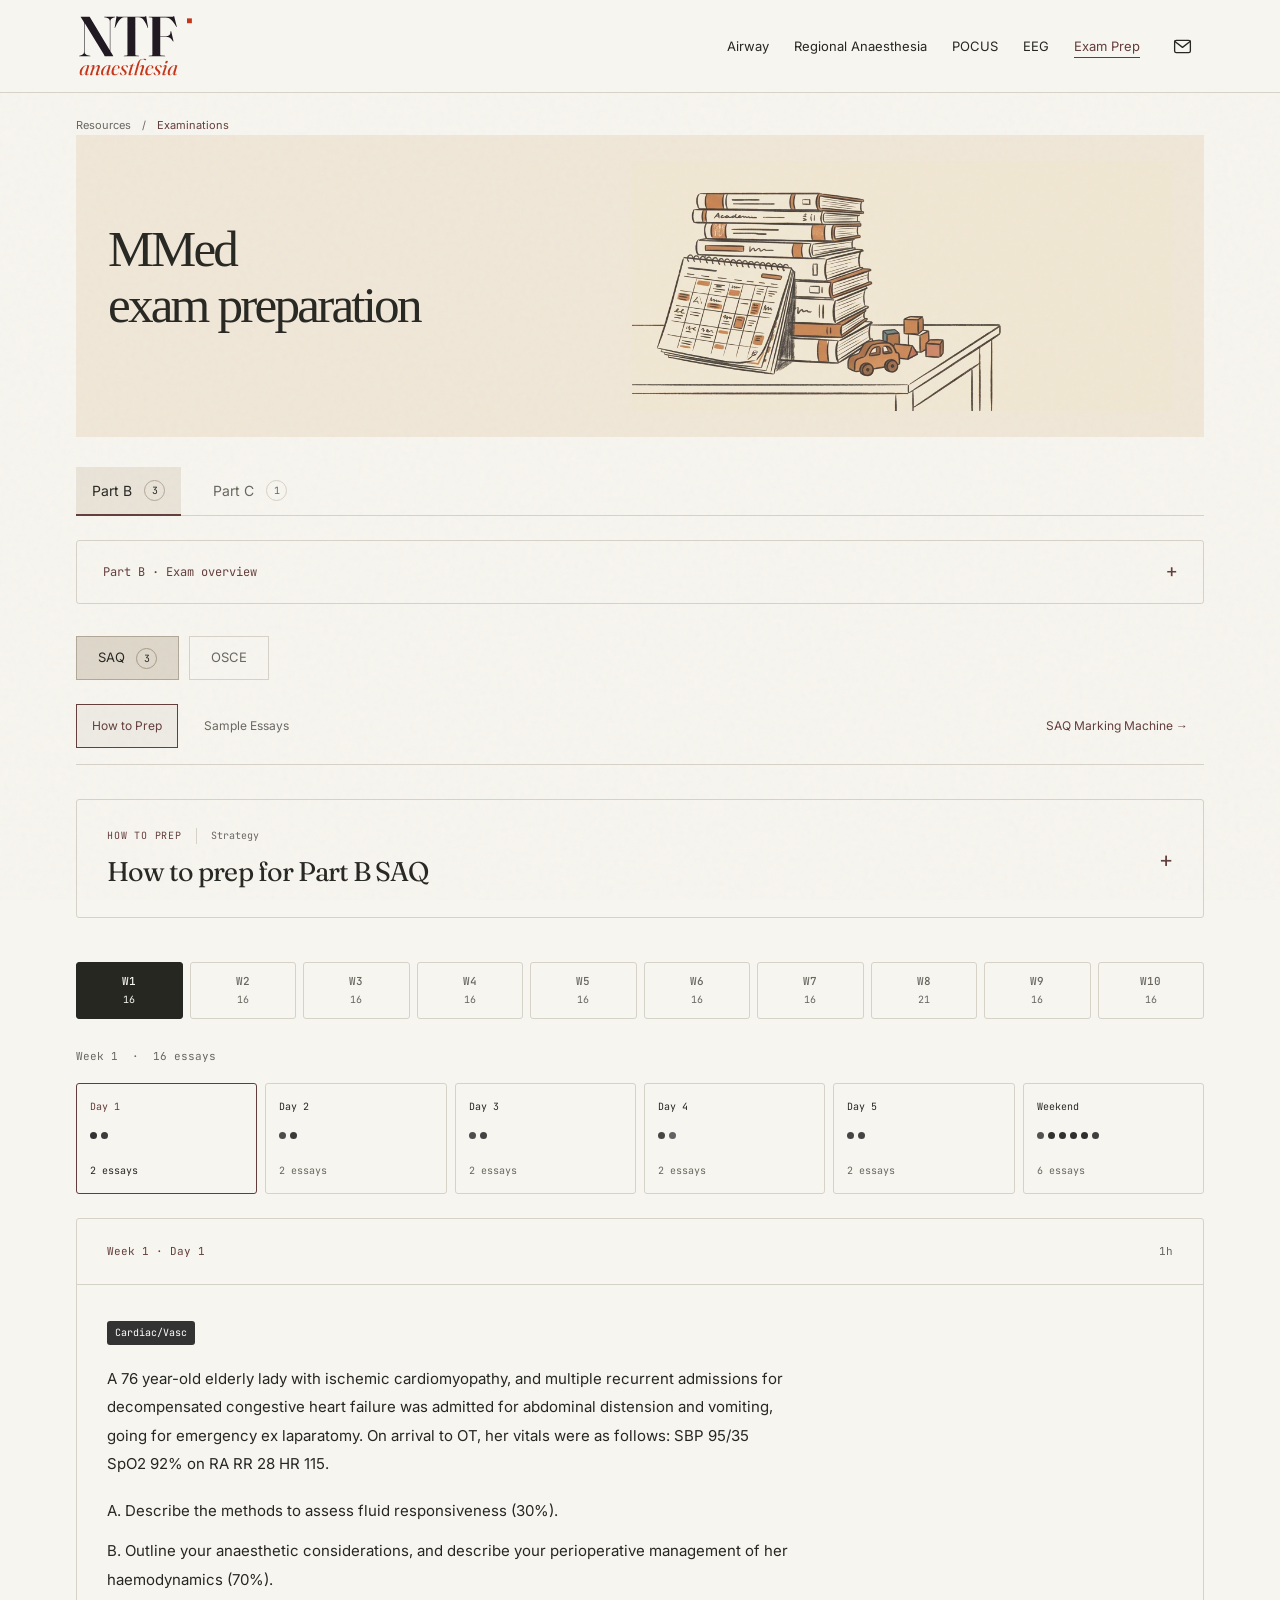
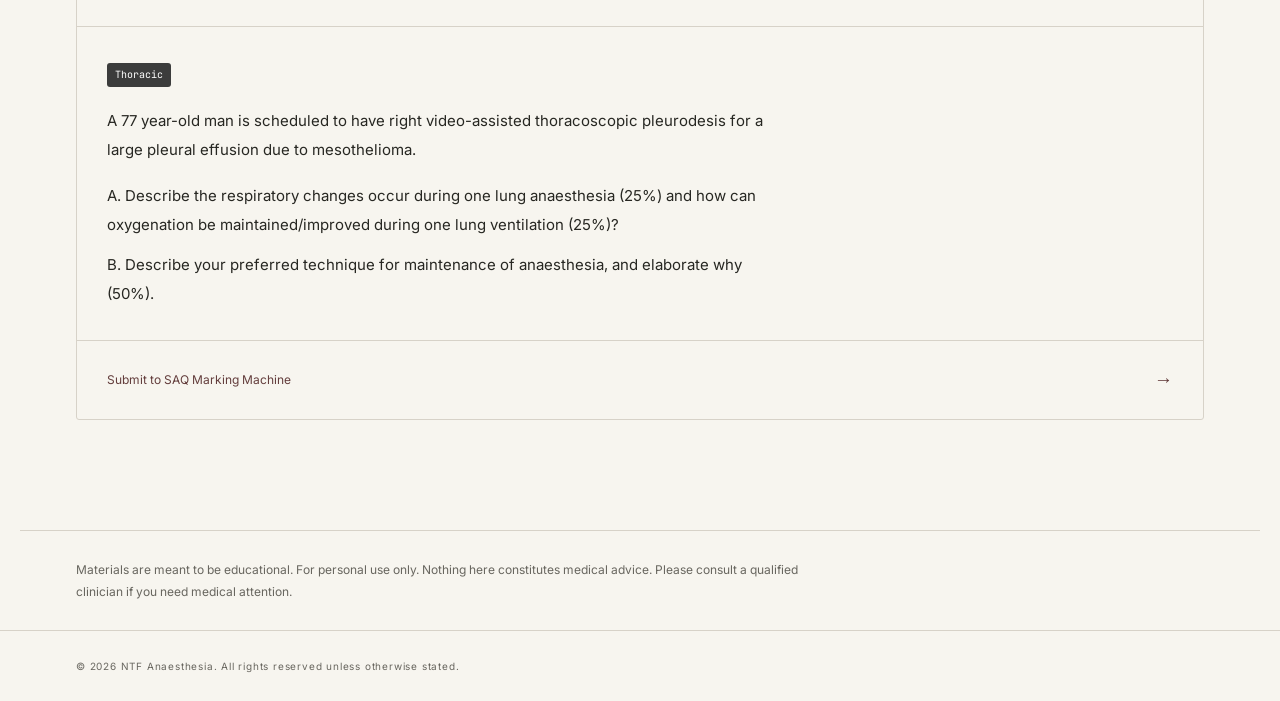
==== exams/index.html @ 6390b2b2 "Exams: import the exams pages, Worker and checks Co-Authored-By: Claude Sonnet 5.5 <noreply@anthropi" ====
<!doctype html>
<!-- Astra edition: separate design study. Original pages and authored content are preserved. -->
<html lang="en"><head><meta charset="utf-8"><meta name="viewport" content="width=device-width,initial-scale=1,viewport-fit=cover"><meta name="theme-color" content="#fffaf0"><title>Exams — ana ntf</title><meta name="description" content="MMed Anaesthesia preparation. Part B and Part C resources."><meta name="robots" content="noindex,follow"><meta property="og:title" content="Exam Prep — NTF Anaesthesia"><meta property="og:description" content="MMed Anaesthesia preparation. Part B and Part C resources."><meta property="og:type" content="website"><meta property="og:locale" content="en_SG"><meta name="twitter:card" content="summary_large_image"><link rel="canonical" href="https://exams.anantf.com/"><link rel="preload" href="fonts/fraunces-roman.woff2" as="font" type="font/woff2" crossorigin><link rel="preload" href="fonts/fraunces-italic.woff2" as="font" type="font/woff2" crossorigin><script>document.documentElement.classList.add('js');try{const t=localStorage.getItem('csh-astra-theme');if(t==='dark'||t==='light')document.documentElement.dataset.theme=t;const m=localStorage.getItem('csh-astra-motion');if(m==='paused')document.documentElement.dataset.motion=m;}catch{}</script><style>@font-face{font-family:Fraunces;src:url('fonts/fraunces-roman.woff2') format('woff2');font-weight:400 600;font-display:swap}@font-face{font-family:Fraunces;src:url('fonts/fraunces-italic.woff2') format('woff2');font-style:italic;font-weight:400 600;font-display:swap}@font-face{font-family:Inter;src:url('fonts/inter.woff2') format('woff2');font-weight:400 600;font-display:swap}@font-face{font-family:'JetBrains Mono';src:url('fonts/jetbrains-mono.woff2') format('woff2');font-weight:400 500;font-display:swap}@font-face{font-family:'Noto Serif JP';src:url('fonts/noto-serif-jp-kanji.woff2') format('woff2');font-display:swap}
:root{--bg:#f5f0e7;--paper:#fffcf5;--ink:#272c28;--muted:#696a5f;--accent:#a34827;--line:#d8d3c7;--wash:#ede7dc;--inverse:#f5f0e7;--serif:Fraunces,Georgia,serif;--sans:Inter,Arial,sans-serif;--mono:'JetBrains Mono',monospace;--ease:cubic-bezier(.22,1,.36,1);color-scheme:light;--header-height:90px}
:root[data-theme=dark]{--bg:#202621;--paper:#282f29;--ink:#eee9dc;--muted:#b4b7a8;--accent:#e1a179;--line:#424a40;--wash:#2b332c;--inverse:#202621;color-scheme:dark}
*,*::before,*::after{box-sizing:border-box}html{scroll-behavior:smooth;scroll-padding-top:112px;-webkit-text-size-adjust:100%}body{margin:0;background:var(--bg);color:var(--ink);font:16px/1.65 var(--sans);-webkit-font-smoothing:antialiased}body::before{content:'';position:fixed;inset:0;pointer-events:none;opacity:.035;z-index:10;background-image:url("data:image/svg+xml,%3Csvg viewBox='0 0 180 180' xmlns='http://www.w3.org/2000/svg'%3E%3Cfilter id='n'%3E%3CfeTurbulence type='fractalNoise' baseFrequency='.86' numOctaves='3' stitchTiles='stitch'/%3E%3C/filter%3E%3Cpath fill='%23000' filter='url(%23n)' d='M0 0h180v180H0z'/%3E%3C/svg%3E")}
a{color:inherit;text-decoration:none}button,input,select{font:inherit}button{color:inherit;cursor:pointer}button:disabled{cursor:default;opacity:.5}button,a,input,select,summary{-webkit-tap-highlight-color:transparent}button{touch-action:manipulation}img,svg{max-width:100%;vertical-align:middle}img{height:auto}p,h1,h2,h3,h4,figure{margin:0}p+p{margin-top:1em}h1,h2,h3{font-family:var(--serif);font-weight:400;line-height:1.12;letter-spacing:-.045em;text-wrap:balance}h1 em,h2 em,h3 em{font-weight:400;color:var(--accent)}::selection{background:#b25b3540} :focus-visible{outline:2px solid var(--accent);outline-offset:6px} [hidden]{display:none!important}.container{width:100%;max-width:1416px;margin-inline:auto;padding-inline:48px}.eyebrow{font:500 11px/1.5 var(--mono);text-transform:uppercase;letter-spacing:.14em;color:var(--muted)}.eyebrow .accent{color:var(--accent)}.icon{width:20px;height:20px;fill:none;stroke:currentColor;stroke-width:1.5;stroke-linecap:round;stroke-linejoin:round;flex-shrink:0}.skip-link{position:fixed;left:20px;top:12px;transform:translateY(-150%);z-index:200;background:var(--ink);color:var(--bg);padding:12px 24px}.skip-link:focus{transform:none}.site-header{position:sticky;top:0;z-index:40;background:var(--bg);border-bottom:1px solid var(--line);transition:box-shadow .3s}.site-header.scrolled{box-shadow:0 8px 32px #00000006}.header-inner{height:var(--header-height);display:flex;align-items:center;gap:32px}.brand{display:inline-flex;align-items:center;gap:12px;white-space:nowrap;view-transition-name:brand}.brand img{width:40px;height:40px;border-radius:10px}.brand span{font:400 25px var(--serif);letter-spacing:-.05em}.nav-links{display:flex;align-items:center;gap:28px;margin-left:auto}.nav-links a{font-size:13px;color:var(--muted);position:relative;padding-block:12px}.nav-links a::after{content:'';position:absolute;left:0;right:0;bottom:5px;height:1px;background:var(--accent);transform:scaleX(0);transform-origin:left;transition:transform .3s var(--ease)}.nav-links a:hover,.nav-links a[aria-current]{color:var(--accent)}.nav-links a:hover::after,.nav-links a[aria-current]::after{transform:scaleX(1)}.nav-actions{display:flex;align-items:center;gap:8px;padding-left:24px;border-left:1px solid var(--line)}.icon-button{display:inline-flex;align-items:center;justify-content:center;min-width:44px;min-height:44px;background:transparent;border:1px solid transparent;border-radius:50%;transition:background .2s,border-color .2s}.icon-button:hover{background:var(--wash);border-color:var(--line)}.search-trigger{gap:8px;border-radius:30px}.search-trigger kbd{font:10px var(--mono);padding:2px 5px;border:1px solid var(--line);border-radius:4px}.theme-sun{display:none}[data-theme=dark] .theme-moon{display:none}[data-theme=dark] .theme-sun{display:block}.menu-toggle{display:none}.button{display:inline-flex;gap:24px;align-items:center;justify-content:space-between;background:var(--ink);color:var(--bg);border:1px solid var(--ink);padding:16px 23px;min-height:54px;font-size:13px;transition:background .25s,transform .3s var(--ease);border-radius:3px}.button:hover{background:var(--accent);border-color:var(--accent);transform:translateY(-2px)}.button .icon{width:18px}.text-link{display:inline-flex;align-items:center;gap:15px;font-size:13px;padding-block:12px;border-bottom:1px solid var(--line);transition:color .2s,border-color .2s}.text-link:hover{color:var(--accent);border-color:var(--accent)}.text-link .icon{width:16px}.section-head{display:flex;justify-content:space-between;align-items:flex-end;gap:30px;margin-bottom:40px}.section-head h2{font-size:clamp(38px,4vw,60px)}.section-head .eyebrow{margin-bottom:20px}.reveal{opacity:1}.reveal.will-reveal{opacity:0;transform:translateY(24px);transition:opacity .8s var(--ease),transform 1s var(--ease)}.reveal.will-reveal.visible{opacity:1;transform:none}.page-footer{padding-top:36px;padding-bottom:30px;border-top:1px solid var(--line)}.footer-upper{display:flex;justify-content:space-between;gap:50px}.footer-note{max-width:650px;font-size:12px;line-height:1.85;color:var(--muted)}.footer-links{display:flex;align-items:flex-start;gap:22px;font-size:12px}.footer-links a:hover{color:var(--accent)}.footer-lower{border-top:1px solid var(--line);margin-top:35px;padding-top:24px;display:flex;justify-content:space-between;align-items:center;gap:20px}.footer-lower p{font:11px var(--mono);color:var(--muted)}.footer-top{font:11px var(--mono);display:flex;gap:12px;align-items:center;padding:10px 0}.footer-top:hover{color:var(--accent)}.page-progress{height:2px;position:absolute;left:0;right:0;bottom:-1px;background:var(--accent);transform:scaleX(0);transform-origin:left;pointer-events:none}.command-dialog{width:min(650px,calc(100% - 32px));max-height:min(680px,85dvh);padding:0;border:1px solid var(--line);background:var(--paper);color:var(--ink);border-radius:8px;box-shadow:0 40px 140px #0004;overflow:hidden}.command-dialog::backdrop{background:#19221bcc;backdrop-filter:blur(7px)}.command-dialog[open]{display:flex;flex-direction:column;animation:dialog-in .25s var(--ease)}.command-top{display:flex;align-items:center;gap:14px;padding:22px 25px;border-bottom:1px solid var(--line)}.command-top input{width:100%;min-width:0;border:0;outline:0;background:none;color:var(--ink);font-size:17px}.command-top input::placeholder{color:var(--muted)}.command-top input:focus-visible{outline:0}.command-close{border:1px solid var(--line);background:var(--bg);font:10px var(--mono);border-radius:4px;min-width:44px;min-height:36px}.command-scroll{overflow-y:auto;padding:18px;overscroll-behavior:contain}.command-label{padding:3px 9px 12px;font:10px var(--mono);text-transform:uppercase;letter-spacing:.12em;color:var(--muted)}.command-result{display:flex;justify-content:space-between;align-items:center;gap:20px;padding:13px 12px;border-radius:3px;font-size:14px}.command-result:hover,.command-result:focus{background:var(--wash)}.command-result small{display:block;color:var(--muted);font:10px var(--mono);margin-top:5px}.command-hint{border-top:1px solid var(--line);padding:13px 26px;font:10px var(--mono);color:var(--muted)}.command-empty{padding:30px 12px;color:var(--muted)}.menu-panel{position:absolute;left:0;right:0;top:100%;padding:18px 24px 28px;background:var(--bg);border-bottom:1px solid var(--line);box-shadow:0 20px 25px #0001}.menu-panel a{display:flex;justify-content:space-between;padding:12px 0;border-bottom:1px solid var(--line);font:25px var(--serif)}.menu-panel a:last-child{font:14px var(--sans);margin-top:14px;border:0;color:var(--accent)}.menu-panel a[aria-current]{color:var(--accent)}.js-only{display:none}.js .js-only{display:inline-flex}@keyframes dialog-in{from{opacity:0;transform:translateY(12px) scale(.98)}to{opacity:1;transform:none}}@view-transition{navigation:auto}::view-transition-old(root){animation:exit-page .18s ease-in both}::view-transition-new(root){animation:enter-page .35s var(--ease) both}@keyframes exit-page{to{opacity:0}}@keyframes enter-page{from{opacity:0;transform:translateY(10px)}}
@media(min-width:1001px){.menu-panel{display:none!important}}@media(max-width:1100px){.nav-links{gap:18px}.header-inner{gap:20px}.nav-actions{padding-left:16px}.search-trigger kbd{display:none}}@media(max-width:1000px){.nav-links{display:none}.nav-actions{margin-left:auto;border:0;padding:0}.menu-toggle{display:inline-flex}.container{padding-inline:32px}}@media(max-width:600px){:root{--header-height:76px}.container{padding-inline:22px}.header-inner{gap:12px}.brand span{font-size:23px}.brand img{width:32px;height:32px}.nav-actions{gap:0}.section-head{align-items:flex-start;flex-direction:column;gap:20px;margin-bottom:28px}.section-head h2{font-size:42px}.footer-upper{flex-direction:column;gap:25px}.footer-lower{align-items:flex-start}.footer-lower p{font-size:10px;line-height:1.7}.footer-top{white-space:nowrap;font-size:10px}.page-footer{padding-top:28px}.command-top{padding:15px}.command-scroll{padding:10px}.command-top input{font-size:16px}}@media(max-width:360px){.container{padding-inline:18px}.brand span{font-size:20px}.brand{gap:7px}.nav-actions .icon-button{min-width:40px}.header-inner{gap:0}}@media(prefers-reduced-motion:reduce){html{scroll-behavior:auto!important}*,*::before,*::after{animation-duration:.01ms!important;animation-iteration-count:1!important;transition-duration:.01ms!important}.reveal.will-reveal{opacity:1!important;transform:none!important}::view-transition-group(*),::view-transition-old(*),::view-transition-new(*){animation:none!important}}[data-motion=paused] .art-orbit{animation-play-state:paused!important}[data-motion=paused] .command-dialog[open],[data-motion=paused] .writing-view-enter{animation:none!important}[data-motion=paused] .reveal.will-reveal{opacity:1;transform:none;transition:none}@media print{body{background:white;color:black}body::before,.site-header,.page-footer,.command-dialog,.hero-art,.js-only{display:none!important}.container{padding:0;max-width:none}.reveal.will-reveal{opacity:1;transform:none}a{color:black}.button{background:white;color:black}h1,h2,h3{break-after:avoid}p{orphans:3;widows:3}}
/* Disclosure navigation is shown only when the primary links collapse. */
.js .menu-toggle{display:none}
@media(max-width:1000px){.js .menu-toggle{display:inline-flex}}
@media(max-width:600px){.footer-note{font-size:12px}.footer-links a{min-height:44px;display:inline-flex;align-items:center}}
/* Shared navigation: the four pages and two quiet, permanent contact links. */
.header-inner{gap:30px}.nav-links{gap:30px}.header-controls{display:flex;align-items:center;gap:18px}.header-socials{display:flex;align-items:center;gap:4px}.social-link{color:var(--accent);background:color-mix(in srgb,var(--accent) 5%,transparent)}.social-link:hover{background:color-mix(in srgb,var(--accent) 12%,transparent);border-color:color-mix(in srgb,var(--accent) 30%,transparent)}.nav-actions{gap:3px;padding-left:17px}.mobile-tools{display:flex;gap:24px;align-items:center;padding-top:24px}.mobile-tools .icon-button{border-radius:3px;gap:10px;font-size:13px;padding:8px 10px;min-height:44px}.mobile-tools .icon{width:18px}.menu-panel a:last-child{font:25px var(--serif);border-bottom:1px solid var(--line);margin-top:0;color:var(--ink)}.brand img{border-radius:50%}.command-dialog{border-radius:5px}.command-hint{font-size:11px}.command-result small{font-size:11px}
@media(max-width:1100px){.header-inner{gap:20px}.nav-links{gap:22px}.header-controls{gap:10px}.nav-actions{padding-left:10px}}
@media(max-width:1000px){.header-controls{margin-left:auto}.nav-actions{margin-left:0;border-left:1px solid var(--line)}.header-socials{gap:2px}.menu-panel{padding-bottom:24px}}
@media(max-width:600px){.header-inner{gap:8px}.header-controls{gap:8px}.header-socials{gap:2px}.nav-actions{border-left:0;padding-left:0}.desktop-utility,.js .desktop-utility{display:none!important}.brand{gap:9px}.brand span{font-size:23px}.brand img{width:31px;height:31px}.icon-button{min-width:44px;min-height:44px}.header-controls .social-link{background:none;border:0;color:var(--accent)}.mobile-tools{justify-content:space-between;gap:12px}.command-hint{font-size:10px}.command-top input{font-size:16px}}
@media(max-width:360px){.header-inner{gap:4px}.brand span{font-size:22px}.brand img{width:27px;height:27px}.brand{gap:7px}.header-controls{gap:3px}.header-socials{gap:0}.nav-actions .icon-button{min-width:44px}}
/* Keep the navigation stationary while page content changes. */
.site-header{view-transition-name:site-header}.brand{view-transition-name:none}
::view-transition-group(site-header){animation:none}::view-transition-old(site-header){animation:none;opacity:0}::view-transition-new(site-header){animation:none}
/* Compact identity: one name column and two lines of supporting detail. */
:root{--header-height:76px}html{scroll-padding-top:calc(var(--header-height) + 24px)}
.header-inner{gap:26px}.brand{gap:12px;min-width:0;flex-shrink:0;white-space:normal}.brand img{width:34px;height:34px}
.brand .brand-copy{display:flex;align-items:center;gap:20px;font:inherit;letter-spacing:normal}
.brand .brand-name{display:block;flex-shrink:0;font:400 23px/1.15 var(--serif);letter-spacing:-.035em;color:var(--ink);white-space:nowrap}
.brand .brand-details{display:flex;flex-direction:column;justify-content:center;gap:3px;padding-left:20px;border-left:1px solid var(--line);font:inherit;letter-spacing:normal}
.brand .brand-role{display:block;font:11px/1.5 var(--sans);letter-spacing:.01em;color:var(--muted);white-space:nowrap}
.brand .brand-credentials{display:block;font:10px/1.5 var(--sans);letter-spacing:0;color:var(--muted);white-space:nowrap}
.brand .brand-credentials span{font:inherit;letter-spacing:inherit;padding-inline:2px}
.mobile-identity{display:none}.menu-panel a[aria-current]{color:var(--accent)}
@media(max-width:1100px){.header-inner{gap:18px}.brand .brand-copy{gap:14px}.brand .brand-details{padding-left:14px}.brand .brand-name{font-size:21px}.nav-links{gap:20px}.header-controls{gap:8px}}
@media(max-width:1000px){:root{--header-height:72px}.brand img{width:30px;height:30px}.nav-actions{gap:0;padding-left:8px}}
@media(max-width:760px){:root{--header-height:64px}.brand img,.brand .brand-details{display:none}.brand .brand-name{font-size:21px}.header-inner{gap:8px}.desktop-utility,.js .desktop-utility{display:none!important}.header-controls{gap:4px}.header-socials{gap:0}.nav-actions{border-left:0;padding-left:0}.mobile-identity{display:block;padding-top:20px;color:var(--muted);font:12px/1.7 var(--sans)}.mobile-identity p+p{margin-top:3px;font-size:11px}.mobile-tools{padding-top:16px}}
@media(max-width:600px){.brand .brand-name{font-size:20px}.header-controls{gap:2px}}
@media(max-width:360px){.brand .brand-name{font-size:18px}.header-inner{gap:4px}.header-controls{gap:0}.header-controls .icon-button{min-width:40px;width:40px;min-height:44px;padding:9px}.header-controls .icon{width:19px;height:19px}}
.menu-panel{max-height:calc(100dvh - var(--header-height));overflow-y:auto;overscroll-behavior:contain}
/* A small, persistent way back after the reader starts scrolling. */
.back-to-top{position:fixed;right:max(24px,env(safe-area-inset-right));bottom:max(24px,env(safe-area-inset-bottom));z-index:35;display:inline-flex;align-items:center;justify-content:center;width:48px;height:48px;padding:0;border:1px solid var(--line);border-radius:50%;background:var(--paper);color:var(--accent);box-shadow:0 4px 18px #00000012;cursor:pointer;transition:background .2s,border-color .2s,transform .2s}
.back-to-top:hover{background:var(--wash);border-color:var(--accent);transform:translateY(-3px)}
.back-to-top .icon{width:18px;height:18px}
@media(max-width:760px){.brand img{display:block;width:28px;height:28px;flex-shrink:0}.brand{gap:8px}.back-to-top{right:max(18px,env(safe-area-inset-right));bottom:max(18px,env(safe-area-inset-bottom))}}
@media(max-width:400px){.brand .brand-name{font-size:18px}.brand img{width:26px;height:26px}.brand{gap:7px}.header-inner{gap:6px}}
@media(max-width:360px){.header-inner{gap:4px}}
@media(max-width:340px){.brand .brand-name{font-size:17px}.brand img{width:22px;height:22px}.brand{gap:6px}}
@media print{.back-to-top{display:none!important}}
/* One page grid: header, main sections and footer use the same content edges. */
:root{--content-width:1200px;--page-gutter:clamp(32px,4vw,64px);--reading-width:72ch;--desktop-section-height:calc(100svh - var(--header-height));--section-space:clamp(48px,7svh,88px)}
.container{max-width:calc(var(--content-width) + var(--page-gutter) + var(--page-gutter));padding-inline:var(--page-gutter)}
@media(max-width:1000px){:root{--page-gutter:32px}}
@media(max-width:600px){:root{--page-gutter:22px}}
@media(max-width:360px){:root{--page-gutter:18px}}
@media(min-width:1001px){main{min-height:var(--desktop-section-height)}}

.sr-only{position:absolute;width:1px;height:1px;padding:0;margin:-1px;overflow:hidden;clip:rect(0,0,0,0);white-space:nowrap;border:0}

/* Exam reading and study tools share the site's paper, copper and type system. */
.exam-page{--ink-med:var(--ink);--ink-soft:var(--muted);--ink-dim:var(--muted);--bg-2:var(--wash);--line-2:var(--line);--blush:var(--wash);--blue:var(--accent);--leaf:var(--accent);padding-bottom:110px}
.exam-page .exam-hero,.exam-page .exam-workspace{width:100%;max-width:none;margin-inline:0}
.exam-page .exam-hero{padding:100px 0 72px}
.exam-page .exam-hero .eyebrow{color:var(--accent);margin-bottom:26px}
.exam-page .exam-hero h1{font-size:clamp(52px,6.3vw,82px);line-height:1.04;letter-spacing:-.05em}
.exam-page .tabs{display:flex;align-items:center;gap:32px;border-bottom:1px solid var(--line);margin-bottom:42px}
.exam-page .tab{display:flex;gap:12px;align-items:center;white-space:nowrap;min-height:58px;padding:12px 1px 20px;background:none;border:0;border-bottom:2px solid transparent;margin-bottom:-1px;color:var(--muted);font-size:14px;transition:color .2s,border-color .2s}
.exam-page .tab:hover,.exam-page .tab.active{color:var(--accent)}
.exam-page .tab.active{border-bottom-color:var(--accent)}
.exam-page .tab-count,.exam-page .subtab-count{display:inline-flex;align-items:center;justify-content:center;font:10px var(--mono);color:var(--muted);min-width:21px;min-height:21px;border:1px solid var(--line);border-radius:50%}
.exam-page .tab.active .tab-count{color:var(--accent);border-color:currentColor}
.exam-page .part-overview{margin:0 0 32px;border:1px solid var(--line);border-radius:3px;background:var(--paper)}
.exam-page .part-overview summary{display:flex;justify-content:space-between;gap:20px;list-style:none;cursor:pointer;padding:21px 26px;font:12px/1.7 var(--mono);color:var(--accent)}
.exam-page .part-overview summary::-webkit-details-marker{display:none}
.exam-page .part-overview summary>span:last-child{font-size:19px;line-height:1;transition:transform .25s}
.exam-page .part-overview[open] summary>span:last-child{transform:rotate(45deg)}
.exam-page .part-overview summary:hover{background:var(--wash)}
.exam-page .part-ov-body{padding:0 26px 27px;color:var(--ink);font:15px/1.9 var(--sans)}
.exam-page .part-ov-body p{max-width:75ch}
.exam-page .part-ov-body strong,.exam-page .sub-overview strong{font-weight:600}
.exam-page .part-ov-body em,.exam-page .sub-overview em{color:var(--accent)}
.exam-page .part-ov-meta{display:flex;flex-wrap:wrap;gap:14px 30px;border-top:1px solid var(--line);margin-top:22px;padding-top:20px}
.exam-page .part-meta-item{font:11px/1.8 var(--mono);color:var(--muted)}
.exam-page .part-meta-item strong{display:block;font:500 10px/1.8 var(--mono);color:var(--accent);text-transform:uppercase;letter-spacing:.05em}
.exam-page .subtabs{display:flex;gap:8px;flex-wrap:wrap;margin:0 0 24px}
.exam-page .subtab{display:flex;gap:11px;align-items:center;justify-content:center;min-height:46px;padding:10px 21px;background:transparent;border:1px solid var(--line);border-radius:30px;font-size:13px;color:var(--muted);transition:background .2s,color .2s}
.exam-page .subtab.active{background:var(--ink);border-color:var(--ink);color:var(--bg)}
.exam-page .subtab.active .subtab-count{color:var(--bg);border-color:currentColor}
.exam-page .subtab:hover:not(.active){background:var(--wash);color:var(--ink)}
.exam-page .subsubtabs{display:flex;align-items:center;gap:6px;flex-wrap:wrap;margin:0 0 34px;border-bottom:1px solid var(--line);padding-bottom:16px}
.exam-page .subsubtab{display:inline-flex;align-items:center;min-height:44px;padding:10px 15px;background:none;border:1px solid transparent;border-radius:3px;font-size:12px;color:var(--muted);transition:background .2s,color .2s}
.exam-page .subsubtab.active{color:var(--accent);background:var(--wash)}
.exam-page .subsubtab:hover{color:var(--accent);border-color:var(--line)}
.exam-page .subsubtab--link{margin-left:auto;color:var(--accent)}
.exam-page .sub-overview{max-width:74ch;margin:0 0 34px;font:16px/1.9 var(--sans)}
.exam-page .resources{display:grid;gap:22px}
.exam-page .resource{display:block;border:1px solid var(--line);border-radius:3px;background:var(--paper);padding:30px;color:var(--ink);transition:border-color .2s}
.exam-page a.resource:hover{border-color:var(--accent)}
.exam-page .resource-meta{display:flex;align-items:center;gap:14px;flex-wrap:wrap;margin:0 0 20px;font:10px/1.6 var(--mono);color:var(--muted)}
.exam-page .resource-type{color:var(--accent);text-transform:uppercase;letter-spacing:.08em}
.exam-page .resource-topic{border-left:1px solid var(--line);padding-left:14px}
.exam-page .resource-badge{margin-left:auto;font:10px/1.6 var(--mono);color:var(--muted)}
.exam-page .resource-badge.new,.exam-page .resource-badge.draft,.exam-page .resource-badge.count{color:var(--accent)}
.exam-page .resource-title{font:400 29px/1.22 var(--serif);letter-spacing:-.035em;text-wrap:balance}
.exam-page .resource-desc{font:14px/1.85 var(--sans);color:var(--muted);margin-top:12px;max-width:66ch}
.exam-page .resource-foot{display:flex;align-items:center;justify-content:flex-end;gap:13px;padding-top:20px;margin-top:22px;border-top:1px solid var(--line);color:var(--accent)}
.exam-page .resource-arrow{font-size:20px;line-height:1}
.exam-page .expand-hint{font:10px var(--mono);letter-spacing:.03em}
.exam-page .resource.coming{opacity:.65;pointer-events:none}
.exam-page .resource.expandable{padding:0;overflow:hidden}
.exam-page .resource-head{position:relative;display:block;width:100%;background:none;border:0;text-align:left;padding:30px;color:inherit}
.exam-page button.resource-head:hover{background:var(--wash)}
.exam-page .resource.expandable.open .resource-head{border-bottom:1px solid var(--line)}
.exam-page .chevron{display:inline-block;font-size:12px;transition:transform .2s}
.exam-page .resource.expandable.open .chevron{transform:rotate(90deg)}
.exam-page .bank-toggle-hint{position:absolute;right:30px;bottom:28px;color:var(--accent);font-size:24px;line-height:1}
.exam-page .resource:not(.open) .bank-toggle-hint{font-size:0}
.exam-page .resource:not(.open) .bank-toggle-hint::after{content:'+';font-size:24px}
.exam-page .bank-panel{padding:15px 30px 30px}
.exam-page .post-panel{padding:24px 30px 30px;font:16px/1.9 var(--sans)}
.exam-page .post-panel p{margin-bottom:20px;max-width:72ch}
.exam-page .post-panel ul,.exam-page .post-panel ol{padding-left:22px;margin:20px 0}
.exam-page .post-panel li{margin-bottom:10px}
.exam-page .post-panel strong{font-weight:600}
.exam-page .post-panel a{color:var(--accent);text-decoration:underline;text-underline-offset:4px}
.exam-page .post-section{padding-top:28px;margin-top:24px;border-top:1px solid var(--line)}
.exam-page .post-section:first-child{margin-top:0}
.exam-page .post-section-label{font:10px/1.6 var(--mono);text-transform:uppercase;letter-spacing:.13em;color:var(--accent);margin-bottom:14px}
.exam-page .bank-group{margin-top:32px}
.exam-page .bank-group-name{display:flex;align-items:center;gap:12px;padding-bottom:12px;border-bottom:1px solid var(--line);font:11px/1.6 var(--mono);color:var(--accent)}
.exam-page .bank-group-count{color:var(--muted)}
.exam-page .bank-list{list-style:none;padding:0;margin:0}
.exam-page .bank-item{display:grid;grid-template-columns:1fr auto;align-items:center;gap:18px;border-bottom:1px solid var(--line);font:15px/1.65 var(--sans);padding:10px 0}
.exam-page .bank-item:last-child{border-bottom:0}
.exam-page .bank-item-link{display:inline-flex;align-items:center;justify-content:center;min-width:58px;min-height:44px;font:10px var(--mono);color:var(--accent);border-radius:3px;white-space:nowrap}
.exam-page .bank-item-link:hover{background:var(--wash)}
.exam-page .bank-footer{margin-top:25px;padding-top:20px;border-top:1px solid var(--line);font:13px/1.7 var(--sans);color:var(--muted)}
.exam-page .stations-table{border:1px solid var(--line);border-radius:3px;background:var(--paper);margin-top:35px}
.exam-page .stations-table-title{font:11px var(--mono);color:var(--accent);padding:23px 24px}
.exam-page .station-row{display:grid;grid-template-columns:60px 1fr 45px;align-items:center;gap:16px;padding:22px 24px;border-top:1px solid var(--line)}
.exam-page .station-num,.exam-page .station-count{font:11px/1.6 var(--mono);color:var(--muted)}
.exam-page .station-count{text-align:right}
.exam-page .station-name{font:400 22px/1.25 var(--serif);letter-spacing:-.03em}
.exam-page .station-name-sub{font:13px/1.8 var(--sans);color:var(--muted);margin-top:6px}
.exam-page .empty-state{padding:50px 30px;border:1px dashed var(--line);border-radius:3px;color:var(--muted);text-align:center}
.exam-page .empty-state-icon{font-size:22px;color:var(--accent);margin-bottom:12px}
.exam-page .empty-state-text{font:16px/1.8 var(--sans)}
.exam-page .res-group-label{font:11px var(--mono);color:var(--muted);margin:36px 0 16px}
.exam-page .feed{max-width:850px}
.exam-page .post{padding:8px 0 36px;margin-bottom:34px;border-bottom:1px solid var(--line)}
.exam-page .post-meta{display:flex;align-items:center;gap:20px;margin-bottom:20px;font:10px var(--mono);color:var(--muted)}
.exam-page .post-strand{text-transform:uppercase;letter-spacing:.09em;color:var(--accent)}
.exam-page .post-title{margin:0}
.exam-page .post-expand-icon{display:flex;align-items:center;justify-content:space-between;gap:35px;background:none;border:0;padding:0;width:100%;text-align:left;font:400 34px/1.25 var(--serif);letter-spacing:-.035em;color:var(--ink)}
.exam-page .reflection-symbol{display:flex;align-items:center;justify-content:center;flex-shrink:0;width:44px;height:44px;border:1px solid var(--line);border-radius:50%;font:20px var(--sans);color:var(--accent);transition:transform .3s,background .2s}
.exam-page .post-expand-icon:hover .reflection-symbol{background:var(--wash)}
.exam-page .post.expanded .reflection-symbol{transform:rotate(45deg);border-color:var(--accent)}
.exam-page .post-body{max-width:67ch;margin-top:32px;font:17px/1.95 var(--sans);color:var(--ink)}
.exam-page .post-body p+p{margin-top:1.4em}
.exam-page .post-body strong{font-weight:600}
.exam-page .post-body a{color:var(--accent);text-decoration:underline;text-underline-offset:4px}
.exam-page .post-body blockquote{border-left:2px solid var(--accent);padding-left:24px;margin:28px 0;font-style:italic}
.exam-page .cal-wrap{margin-top:44px}
.exam-page .cal-stats{display:flex;gap:20px;flex-wrap:wrap;margin:25px 0 35px!important;justify-content:flex-start!important}
.exam-page .cal-stat{display:flex;flex-direction:column;padding:0 28px 0 0;border-right:1px solid var(--line);min-width:95px}
.exam-page .cal-stat:last-child{border:0}
.exam-page .cal-stat-n{font:400 36px/1.2 var(--serif);letter-spacing:-.035em;color:var(--accent)}
.exam-page .cal-stat-l{font:11px/1.8 var(--mono);color:var(--muted);margin-top:4px}
.exam-page .cal-block-strip{display:grid;grid-template-columns:repeat(10,minmax(0,1fr));gap:7px;margin-bottom:28px}
.exam-page .cal-wk-btn{min-height:57px;display:flex;flex-direction:column;align-items:center;justify-content:center;gap:4px;background:transparent;border:1px solid var(--line);border-radius:3px;color:var(--muted);font:11px/1.4 var(--mono)}
.exam-page .cal-wk-n{font-weight:500}
.exam-page .cal-wk-c{font-size:10px}
.exam-page .cal-wk-btn.active{background:var(--ink);border-color:var(--ink);color:var(--bg)}
.exam-page .cal-wk-btn:hover:not(.active){background:var(--wash);color:var(--accent)}
.exam-page .cal-week-hdr{font:11px/1.8 var(--mono);color:var(--muted);margin-bottom:16px}
.exam-page .cal-day-grid{display:grid;grid-template-columns:repeat(6,minmax(0,1fr));gap:8px;margin-bottom:24px}
.exam-page .cal-day{display:flex;flex-direction:column;gap:12px;align-items:flex-start;min-height:111px;text-align:left;padding:15px 13px;background:transparent;border:1px solid var(--line);border-radius:3px;color:var(--muted)}
.exam-page .cal-day:hover{background:var(--wash)}
.exam-page .cal-day.active{border-color:var(--accent);background:var(--paper)}
.exam-page .cal-day-lbl{font:10px/1.5 var(--mono);color:var(--ink)}
.exam-page .cal-day.active .cal-day-lbl{color:var(--accent)}
.exam-page .cal-dots{display:flex;flex-wrap:wrap;gap:4px;margin-block:auto}
.exam-page .cal-dot{width:7px;height:7px;border-radius:50%}
.exam-page .cal-day-cnt{font:10px/1.5 var(--mono);margin-top:auto}
.exam-page .cal-session-panel{background:var(--paper);border:1px solid var(--line);border-radius:3px;overflow:hidden}
.exam-page .cal-sess-hdr{display:flex;gap:20px;justify-content:space-between;align-items:center;flex-wrap:wrap;border-bottom:1px solid var(--line);padding:23px 30px;font:11px/1.7 var(--mono);color:var(--accent)}
.exam-page .cal-sess-dur{color:var(--muted)}
.exam-page .cal-essay-row{padding:32px 30px;border-bottom:1px solid var(--line)}
.exam-page .cal-essay-row:last-child{border-bottom:0}
.exam-page .cal-etag{display:inline-flex;align-items:center;font:10px/1.6 var(--mono);color:white;padding:4px 8px;border-radius:3px;margin-bottom:20px}
.exam-page .cal-essay-text{max-width:76ch;font:15px/1.9 var(--sans);color:var(--ink);text-align:left}
.exam-page .cal-stem{display:block;margin-bottom:18px}
.exam-page .cal-qpart{display:block;margin-top:12px}
.exam-page .cal-gpt-link{display:flex;justify-content:space-between;align-items:center;gap:20px;padding:23px 30px;font:12px/1.7 var(--sans);color:var(--accent)}
.exam-page .cal-gpt-link::after{content:'→';font-size:19px}
.exam-page .cal-gpt-link:hover{background:var(--wash)}
.exam-page #sub-content{min-height:210px;scroll-margin-top:120px}
.exam-page #sub-content:focus-visible,.exam-page #exam-tertiary-panel:focus-visible{outline-offset:12px}
.exam-page .exam-noscript{padding:24px 0}
@media(max-width:800px){.exam-page .exam-hero{padding:72px 0 52px}.exam-page .exam-hero h1{font-size:65px}.exam-page .cal-day-grid{grid-template-columns:repeat(3,minmax(0,1fr))}.exam-page .post-expand-icon{font-size:30px}}
@media(max-width:600px){.exam-page{padding-bottom:65px}.exam-page .exam-hero{padding:56px 0 46px}.exam-page .exam-hero h1{font-size:clamp(44px,10vw,60px)}.exam-page .exam-hero .eyebrow{margin-bottom:20px}.exam-page .tabs{gap:22px;margin-bottom:30px}.exam-page .tab{font-size:13px;gap:8px;padding-bottom:16px;min-height:50px}.exam-page .tab-count{font-size:9px;min-width:18px;min-height:18px}.exam-page .part-overview summary{padding:18px}.exam-page .part-ov-body{padding:0 18px 23px}.exam-page .part-ov-meta{gap:16px}.exam-page .part-meta-item{width:100%}.exam-page .subtab{padding:9px 17px}.exam-page .subsubtabs{gap:2px;align-items:stretch;margin-bottom:28px}.exam-page .subsubtab{padding:8px 10px;font-size:11px}.exam-page .subsubtab--link{margin-left:0}.exam-page .sub-overview{font-size:15px}.exam-page .resource{padding:24px 20px}.exam-page .resource-title{font-size:27px}.exam-page .resource-head{padding:24px 20px}.exam-page .resource-badge{margin-left:0}.exam-page .resource-meta{gap:10px}.exam-page .resource-topic{padding-left:10px}.exam-page .post-panel{padding:20px;font-size:15px;line-height:1.9}.exam-page .bank-panel{padding:4px 20px 24px}.exam-page .bank-group-name{font-size:10px}.exam-page .bank-item{font-size:14px;gap:10px}.exam-page .bank-toggle-hint{right:20px;bottom:20px}.exam-page .resource[data-bank] .resource-desc{padding-right:22px}.exam-page .station-row{grid-template-columns:40px 1fr 24px;gap:12px;padding:19px 16px}.exam-page .stations-table-title{padding:20px 16px}.exam-page .station-name{font-size:20px}.exam-page .station-name-sub{font-size:12px}.exam-page .station-num,.exam-page .station-count{font-size:10px}.exam-page .post{padding-bottom:30px;margin-bottom:29px}.exam-page .post-expand-icon{font-size:28px;gap:16px}.exam-page .reflection-symbol{width:40px;height:40px}.exam-page .post-body{font-size:16px;line-height:1.95;margin-top:27px}.exam-page .cal-stats{gap:15px}.exam-page .cal-stat{min-width:65px;padding-right:15px}.exam-page .cal-stat-n{font-size:31px}.exam-page .cal-stat-l{font-size:10px}.exam-page .cal-block-strip{grid-template-columns:repeat(5,minmax(0,1fr));gap:6px;margin-bottom:24px}.exam-page .cal-day{padding:13px 10px;min-height:105px}.exam-page .cal-day-grid{gap:6px}.exam-page .cal-sess-hdr{padding:20px}.exam-page .cal-essay-row{padding:27px 20px}.exam-page .cal-essay-text{font-size:15px;line-height:1.9}.exam-page .cal-gpt-link{padding:20px}.exam-page .cal-wrap{margin-top:34px}}
@media(max-width:360px){.exam-page .tabs{gap:16px}.exam-page .tab{font-size:12px;gap:6px}.exam-page .post-expand-icon{font-size:25px}.exam-page .post-meta{gap:15px}.exam-page .resource-meta{font-size:9px}.exam-page .cal-stat{padding-right:11px;min-width:62px}.exam-page .cal-stats{gap:10px}.exam-page .part-overview summary{font-size:11px}.exam-page .subsubtab{font-size:10px;padding-inline:8px}.exam-page .bank-panel{padding-inline:16px}.exam-page .resource-head{padding-inline:16px}.exam-page .bank-item-link{min-width:48px}}
@media(prefers-reduced-motion:no-preference){.exam-page .post-body,.exam-page .cal-session-panel{animation:exam-in .3s var(--ease)}@keyframes exam-in{from{opacity:0;transform:translateY(5px)}to{opacity:1;transform:none}}}
@media print{.exam-page{padding:0}.exam-page .exam-hero{padding:0 0 30px}.exam-page .tabs,.exam-page .subtabs,.exam-page .subsubtabs,.exam-page .cal-block-strip,.exam-page .cal-day-grid,.exam-page .reflection-symbol{display:none}.exam-page .post-body[hidden]{display:block!important}.exam-page .post-body{max-width:none}.exam-page .resource,.exam-page .cal-session-panel{border-color:#aaa}.exam-page .post-expand-icon,.exam-page .resource-title{color:black}.exam-page .cal-essay-row{break-inside:avoid}.exam-page .part-overview .part-ov-body{display:block!important}}
.exam-page .exam-guide{padding:0;overflow:hidden}
.exam-page .exam-guide-summary{position:relative;list-style:none;padding:28px 75px 28px 30px;cursor:pointer}
.exam-page .exam-guide-summary::-webkit-details-marker{display:none}
.exam-page .exam-guide-summary:hover{background:var(--wash)}
.exam-page .exam-guide-summary .resource-meta{margin-bottom:12px}
.exam-page .exam-guide-summary .resource-title{font-size:27px}
.exam-page .exam-guide-toggle{position:absolute;right:30px;top:50%;transform:translateY(-50%);font-size:22px;color:var(--accent);transition:transform .2s}
.exam-page .exam-guide[open] .exam-guide-toggle{transform:translateY(-50%) rotate(45deg)}
.exam-page .exam-guide[open] .exam-guide-summary{border-bottom:1px solid var(--line)}
@media(max-width:600px){.exam-page .exam-guide-summary{padding:24px 60px 24px 20px}.exam-page .exam-guide-summary .resource-title{font-size:24px}.exam-page .exam-guide-toggle{right:20px}}
@media print{.exam-page .exam-guide>.post-panel{display:block!important}.exam-page .exam-guide-toggle{display:none}}
/* Match the common title rhythm and content edges; reading measures stay local. */
.exam-page .exam-hero{max-width:none;padding:65px 0 56px;border-bottom:1px solid var(--line)}
.exam-page .exam-hero .eyebrow{color:var(--muted)}
.exam-page .exam-hero h1{font-size:clamp(48px,6.2vw,74px);line-height:1.05;letter-spacing:-.055em}
.exam-page .exam-workspace{max-width:none}
.exam-page .tabs{gap:40px;margin-bottom:54px}
.exam-page .tab{padding:23px 0 21px;min-height:52px}
@media(max-width:600px){.exam-page .exam-hero{padding:46px 0 38px}.exam-page .exam-hero h1{font-size:clamp(40px,10.5vw,54px)}.exam-page .tabs{gap:22px;margin-bottom:36px}.exam-page .tab{padding:18px 0 17px}.exam-page .exam-hero .eyebrow{margin-bottom:23px}}
@media(max-width:360px){.exam-page .tabs{gap:16px}}
@media print{.exam-page .exam-hero{padding:0 0 30px;border:0}}
/* Shared title rhythm with the coaching page. */
.exam-page .exam-hero h1{font-size:clamp(40px,5.2vw,72px);line-height:1.12;text-wrap:balance}
@media(min-width:720px){.exam-page .exam-hero h1{white-space:nowrap}}
@media(max-width:600px){.exam-page .exam-hero h1{font-size:clamp(37px,9.7vw,52px)}}
</style><link rel="icon" href="assets/app-icons/exams/icon.svg" type="image/svg+xml"><link rel="icon" href="assets/app-icons/exams/favicon-32.png" type="image/png" sizes="32x32"><link rel="apple-touch-icon" href="assets/app-icons/exams/apple-touch-icon.png"><style>:root,:root[data-theme="dark"]{--bg:#ededeb;--paper:#f7f7f4;--surface:#f7f7f4;--wash:#e3e3de;--ink:#262626;--muted:#676760;--line:#cacac4;--accent:#484844;--copper:#484844;--panel:#f7f7f4}.brand>svg{width:145px;height:auto;flex-shrink:0}.header-socials,.mobile-identity{display:none!important}.theme-toggle{display:none!important}.site-header{background:#ededebed!important}.brand{gap:0}.cal-etag,.cal-dot{filter:grayscale(1)}.brand-copy{display:none}.header-inner{gap:22px}@media(max-width:600px){.brand>svg{width:130px}}</style><link rel="stylesheet" href="assets/navigation.css?v=20261007-framing"><script defer src="assets/navigation.js?v=20261008"></script><link rel="stylesheet" href="assets/site-shell.css?v=20261007-framing"><link rel="stylesheet" href="assets/header-nav.css?v=20261008"><link rel="stylesheet" href="assets/banner-framing.css?v=20261008"></head><body data-page="exams"><a class="skip-link" href="#main">Skip to content</a><header class="ntf-header"><div class="ntf-header-inner"><a class="ntf-logo" href="https://anantf.com/" aria-label="NTF Anaesthesia home"><img src="ana-ntf-logo.svg?v=clean" alt="NTF Anaesthesia" width="229" height="120"></a><button class="ntf-mobile-toggle" type="button" aria-expanded="false" aria-controls="ntf-main-nav">Menu <svg viewBox="0 0 20 20" width="18" height="18" fill="none" stroke="currentColor" aria-hidden="true"><path d="M3 6h14M3 10h14M3 14h14"/></svg></button><nav class="ntf-nav" id="ntf-main-nav" aria-label="Main navigation"><a href="https://anantf.com/airway.html">Airway</a><a href="https://anantf.com/regional.html">Regional Anaesthesia</a><a href="https://anantf.com/pocus/">POCUS</a><a href="https://anantf.com/eeg/">EEG</a><a href="./" aria-current="page">Exam Prep</a></nav><a class="ntf-contact" href="mailto:contact@anantf.com" aria-label="Email NTF Anaesthesia" title="Email NTF Anaesthesia"><svg viewBox="0 0 24 24" width="21" height="21" fill="none" stroke="currentColor" stroke-width="1.5" stroke-linecap="round" stroke-linejoin="round" aria-hidden="true"><rect x="3" y="5" width="18" height="14" rx="2"/><path d="m3 6 9 7 9-7"/></svg></a></div></header><nav class="ntf-crumbs" aria-label="Breadcrumb"><a href="https://anantf.com/resources.html">Resources</a><span aria-hidden="true">/</span><span aria-current="page">Examinations</span></nav><noscript><nav class="container" aria-label="Navigation"><p style="padding:16px 0;display:flex;gap:20px;flex-wrap:wrap"><a href="https://anantf.com/airway.html">Airway</a><a href="https://anantf.com/regional.html">Regional</a><a href="https://anantf.com/pocus/">POCUS</a><a href="./" aria-current="page">Exams</a></p></nav></noscript><main id="main" class="exam-page">
  <div class="container">
    <header class="exam-hero illustrated-hero ether-banner ntf-illustrated-banner"><div class="hero-text">
      <p class="eyebrow">Exams</p>
      <h1>MMed<br><span class="heading-accent">exam preparation</span></h1></div><figure class="ether-art study-banner-art"><img src="assets/ether-study.webp" width="1100" height="614" alt="" decoding="async"></figure>
    </header>
    <div class="exam-workspace">
      <div class="tabs" role="tablist" aria-label="Exam parts">
        <button class="tab active" id="part-partB" type="button" data-part="partB" role="tab" aria-selected="true" aria-controls="sub-content" tabindex="0">Part B <span class="tab-count" id="count-partB">0</span></button>
        <button class="tab" id="part-partC" type="button" data-part="partC" role="tab" aria-selected="false" aria-controls="sub-content" tabindex="-1">Part C <span class="tab-count" id="count-partC">0</span></button>
      </div>
      <div id="part-overview"></div>
      <div id="subtabs-wrap"></div>
      <div id="sub-content" role="tabpanel" aria-labelledby="part-partB" tabindex="0"></div>
      <noscript><p class="exam-noscript">Enable JavaScript to browse the exam materials.</p></noscript>
    </div>
  </div>
</main>
<aside class="resource-notice site-container"><p class="footer-note">Materials are meant to be educational. For personal use only. Nothing here constitutes medical advice. Please consult a qualified clinician if you need medical attention.</p></aside><button class="back-to-top" type="button" aria-label="Back to top" title="Back to top" hidden><svg class="icon" style="transform:rotate(180deg)" viewBox="0 0 24 24" aria-hidden="true"><path d="M12 4v16m-6-6 6 6 6-6"/></svg></button><script>
// ═══════════════════════════════════════════════════════════════════
// EXAM DATA
// ───────────────────────────────────────────────────────────────────
// Structure:
//   exams.partB / exams.partC
//     .overview       — HTML preamble
//     .meta           — [{label, value}] pills
//     .sections[]     — sub-tabs
//       .key, .name, .overview (HTML), .stationsTable?, .items[]
//
// Resource fields:
//   title, topic, type ("how-to-prep" | "saq" | "osce"),
//   desc, url, badge ("new" | "draft"), group, coming,
//   expandable (key into banks{}) — card becomes tap-to-expand
// ═══════════════════════════════════════════════════════════════════

// ─── Essay banks — indexed lists shown inside expandable cards ─────
const banks = {
  essayBank: {
    footer: "29 sample essays. Each essay is available as a downloadable PDF.",
    groups: [
      {
        name: "C1 · Airway, oxygenation & ventilation",
        essays: [
          { title: "Difficult extubation", url: "reference/01_difficult-extubation.pdf" },
          { title: "High-flow nasal cannula", url: "reference/05_high-flow-nasal-cannula.pdf" },
          { title: "Post-operative hypoxaemia in PACU", url: "reference/09_postoperative-hypoxaemia-pacu.pdf" },
          { title: "CO₂ laser vocal cord surgery", url: "reference/20_co2-laser-vocal-cord-surgery.pdf" },
          { title: "Jet ventilation for laryngeal microsurgery", url: "reference/21_jet-ventilation-laryngeal-microsurgery.pdf" }
        ]
      },
      {
        name: "C2 · Sedation & general anaesthesia",
        essays: [
          { title: "Anaesthetic machine safety", url: "reference/04_anaesthetic-machine-safety.pdf" },
          { title: "NMBA — residual block & avoidance", url: "reference/28_nmba-residual-block.pdf" }
        ]
      },
      {
        name: "C3 · Local & regional anaesthesia",
        essays: [
          { title: "RA for total knee replacement", url: "reference/15_regional-anaesthesia-total-knee-replacement.pdf" },
          { title: "Hip fracture — RA & postoperative delirium", url: "reference/29_hip-fracture-ra-delirium.pdf" }
        ]
      },
      {
        name: "C4 · Trauma, resuscitation & crisis",
        essays: [
          { title: "Fixed-ratio vs goal-directed transfusion", url: "reference/14_fixed-ratio-vs-goal-directed-transfusion.pdf" },
          { title: "ICU sepsis — septic shock & ALI", url: "reference/26_icu-sepsis-septic-shock.pdf" }
        ]
      },
      {
        name: "C5 · Perioperative medicine",
        essays: [
          { title: "Frailty & prehabilitation", url: "reference/02_frailty-prehabilitation.pdf" },
          { title: "HOCM for laparoscopic cholecystectomy", url: "reference/06_hocm-laparoscopic-cholecystectomy.pdf" },
          { title: "SCI — laparotomy 10 days post C6 transection", url: "reference/08_spinal-cord-injury-laparotomy.pdf" },
          { title: "Myotonic dystrophy for appendicectomy", url: "reference/11_myotonic-dystrophy-appendicectomy.pdf" },
          { title: "Perioperative hypertension", url: "reference/13_perioperative-hypertension.pdf" },
          { title: "Chronic SCI for rigid cystoscopy", url: "reference/19_chronic-sci-rigid-cystoscopy.pdf" }
        ]
      },
      {
        name: "S1 · Critical care medicine",
        essays: [
          { title: "Brainstem death & organ donation", url: "reference/07_brainstem-death-organ-donation.pdf" }
        ]
      },
      {
        name: "S2 · Pain medicine",
        essays: [
          { title: "Pain management for open liver resection", url: "reference/16_pain-management-liver-resection.pdf" }
        ]
      },
      {
        name: "S3 · Obstetric anaesthesia",
        essays: [
          { title: "Fontan circulation in pregnancy", url: "reference/10_fontan-circulation-pregnancy.pdf" },
          { title: "Cerebellar AVM in pregnancy — LSCS", url: "reference/23_cerebellar-avm-pregnancy-lscs.pdf" }
        ]
      },
      {
        name: "S4 · Paediatric anaesthesia",
        essays: [
          { title: "Paediatric penetrating eye injury", url: "reference/12_paediatric-penetrating-eye-injury.pdf" },
          { title: "Down syndrome for dental GA", url: "reference/27_down-syndrome-dental-ga.pdf" }
        ]
      },
      {
        name: "S5 · Neurosurgery & neuroradiology",
        essays: [
          { title: "SAH — coiling and clipping", url: "reference/25_sah-coiling-clipping.pdf" }
        ]
      },
      {
        name: "S8 · General surgical, urological & endoscopic",
        essays: [
          { title: "Pneumoperitoneum & steep Trendelenburg", url: "reference/03_pneumoperitoneum-trendelenburg.pdf" },
          { title: "Haematemesis for urgent gastroscopy", url: "reference/17_haematemesis-urgent-gastroscopy.pdf" },
          { title: "Phaeochromocytoma — adrenalectomy", url: "reference/24_phaeochromocytoma-adrenalectomy.pdf" }
        ]
      },
      {
        name: "S9 · Vascular surgery & interventional radiology",
        essays: [
          { title: "TEVAR for acute thoracic dissection", url: "reference/18_tevar-thoracic-dissection.pdf" },
          { title: "EVAR — anaesthetic concerns & MAC", url: "reference/22_evar-anaesthetic-concerns.pdf" }
        ]
      }
    ]
  }
};


const studyPlan = {
  blocks: [
    {name:"Block 1 — Base Training",sub:"Weeks 1–4 · 2 essays/day · 6 weekend · 16 essays/week",weeks:[1,2,3,4]},
    {name:"Block 2 — Progressive Overloading",sub:"Weeks 5–8 · 3 essays/day · 6 weekend · 21 essays/week",weeks:[5,6,7,8]},
    {name:"Block 3 — Timed Practice",sub:"Weeks 9–10 · 3 essays/day · Full timed papers on weekends",weeks:[9,10]}
  ],
  weeks: [
  {num:1,total:16,sessions:[
    {label:"Weekday #1",dur:"1h",essays:[{tag:"Cardiac/Vasc",color:"#7a1f2a",stem:"A 76 year-old elderly lady with ischemic cardiomyopathy, and multiple recurrent admissions for decompensated congestive heart failure was admitted for abdominal distension and vomiting, going for emergency ex laparatomy. On arrival to OT, her vitals were as follows: SBP 95/35 SpO2 92% on RA RR 28 HR 115.",q:"A. Describe the methods to assess fluid responsiveness (30%). · B. Outline your anaesthetic considerations, and describe your perioperative management of her haemodynamics (70%)."},{tag:"Thoracic",color:"#1f3f7a",stem:"A 77 year-old man is scheduled to have right video-assisted thoracoscopic pleurodesis for a large pleural effusion due to mesothelioma.",q:"A. Describe the respiratory changes occur during one lung anaesthesia (25%) and how can oxygenation be maintained/improved during one lung ventilation (25%)? · B. Describe your preferred technique for maintenance of anaesthesia, and elaborate why (50%)."}]},
    {label:"Weekday #2",dur:"1h",essays:[{tag:"Crit Care",color:"#1a5a55",stem:"A 55 year-old female has just been intubated in the ICU with respiratory failure (PaO2 150mmHg, PaCO2 63mmHg, FiO2 1.0) following a 1 week viral like illness.",q:"A. What are the diagnostic criteria for Acute Respiratory Distress Syndrome (ARDS) (20%)? Does this patient fulfil the criteria (10%)? · B. Discuss the evidence based strategies in the management of ARDS (70%)."},{tag:"Pain",color:"#5a2a7a",stem:"You have been asked to review a 38-year-old woman with a BMI of 45 kg/m2 in the general ward who just had a laparoscopic cholecystectomy. She is now moaning and complaining of mod-severe pain 8/10. She is easy to arouse but cannot stay awake. Review of her PACU chart shows that she received fentanyl 200 micrograms, IV Parecoxib 40mg and IV Paracetamol 1g for pain relief.",q:"Discuss how you would manage this patient."}]},
    {label:"Weekday #3",dur:"1h",essays:[{tag:"Paeds",color:"#2a5a35",stem:"A 5 year old girl, ASA 1, 17kg, is scheduled for an emergency exploration of a penetrating eye injury after she was accidentally stabbed in the eye by her younger sibling by a satay stick. At the operating theatre reception, you find a crying, distressed child. Mum mentions the girl has just recovered from a chesty cough and runny nose 3 days ago. The COVID-19 swab at ED is negative. Anaesthesia for the exploration of the eye injury is uneventful and the child is extubated at the end of surgery. On arrival at the recovery, the first pulse oximeter reading is 87%.",q:"A. Outline your main concerns in the anaesthetic management of this child (60%). · B. Describe your immediate management (40%)."},{tag:"Obstetrics",color:"#7a3060",stem:"A 25-year-old pregnant women at 35 weeks gestation is admitted to labour ward with a blood pressure of 180/110 mmHg. She is known to have pre-eclampsia and there is a plan to deliver her baby within the next 24 hours. A decision has been made to proceed to Caesarean section (CS) and the patient insists on having a general anaesthetic (GA).",q:"A. What is the definition of pre-eclampsia (10%)? · B. What symptoms may this woman complain of due to her pre-eclampsia (20%)? · C. What are the important priorities in her management when she arrives on the labour ward (30%)? · D. Explain potential changes to your normal GA technique for CS due to her pre-eclampsia (40%)."}]},
    {label:"Weekday #4",dur:"1h",essays:[{tag:"Neuro",color:"#5a4510",stem:"A 25-year-old man who is wheelchair-bound presents for elective rigid cystoscopy. He had a C5 dislocation fracture with fusion done 1 year ago following a motor vehicle accident. He is able to shrug his shoulders and transfer himself from a seated position to the wheelchair.",q:"A. What are the main anaesthetic concerns for this patient? (60%) · B. Discuss options of anaesthetic management for this patient. (40%)"},{tag:"RA/Anatomy",color:"#a8541f",stem:"A 27-year-old G1P0 parturient is in active labour, and requests for an epidural catheter for pain relief. She has several concerns regarding the potential side effects.",q:"A. What are the common and less-common but important side effects to highlight to her (30%)? · B. Which patients are at increased risk of infection related to an epidural catheter? (10%) · C. What symptoms and signs suggest the development of an epidural abscess (15%)? · D. What are the definitive investigations and treatment required (15%)? How do you decide whether patient requires them (30%)?"}]},
    {label:"Weekday #5",dur:"1h",essays:[{tag:"Remote/Day",color:"#2a4a5a",stem:"A 30-year-old woman, weighing 100 kg (BMI 38 kg/m2), has severe nausea and vomiting in the post-anaesthesia care unit following an uneventful elective laparoscopic cholecystectomy under general anaesthesia.",q:"A. What are the known risk factors for postoperative nausea and vomiting (PONV) in adults? (30%) · B. List the strategies for reducing the baseline risks for PONV. (30%) · C. Briefly outline your perioperative management of this patient with regards to PONV. (40%)"},{tag:"Minor Surg",color:"#444444",stem:"A 60-year-old man, otherwise healthy, is scheduled for robotic assisted laparoscopic radical prostatectomy. During preoperative assessment, the electrocardiogram (ECG) reveals a corrected QT interval (QTc) of 480 ms. The patient develops fever three days later.",q:"What are your anaesthetic considerations (30%)? · Describe your anaesthetic management of this patient with regards to this ECG change (30%). · List the risk factors for developing postoperative surgical infection (20%). How can you minimize postoperative infection in this patient (30%)?"}]},
    {label:"Weekend",dur:"3h",essays:[{tag:"Peri-op Med",color:"#4a5a20",stem:"A 50 year-old patient presents in your clinic for pre-operative assessment for a total thyroidectomy.",q:"Which investigations are specifically indicated in the preoperative assessment, and why are they done (40%)? · What factors in a euthyroid patient must the anaesthetist consider during the induction, maintenance and extubation phases of a total thyroidectomy (40%)? · What are the important postoperative complications following this surgery (20%)?"},{tag:"Crisis/Resus",color:"#8a1a10",stem:"An otherwise healthy 37-year-old female presents for laparoscopic appendicectomy. She reports a 'severe allergic reaction' during her laparoscopy 5 years ago. There were no tests performed and the records are not available. Post-induction and administration of muscle relaxants, blood pressure crashes to SBP 50s, refractory to phenylephrine boluses.",q:"Outline your strategy for managing this case (40%). · Describe your immediate management (40%). · Following suspected anaphylaxis, list the investigations that should be performed, as well as when they should be performed (20%)."},{tag:"Crisis/Resus",color:"#8a1a10",stem:"An otherwise healthy 45 year old man has a vocal cord nodule that the surgeon intends to excise using a CO2 laser. He is a smoker but has no other significant medical history. During the surgery, the surgeon suddenly exclaims \"fire\".",q:"Justify your anaesthetic technique of choice (50%). · Describe your immediate management (50%)."},{tag:"Airway",color:"#1a2f6a",stem:"A 68 year-old man requires emergency tracheal stenting under general anaesthesia for a suspected bronchogenic carcinoma causing airway obstruction at the carina level.",q:"Discuss your perioperative concerns."},{tag:"Airway",color:"#1a2f6a",stem:"A 70-year-old man is scheduled for laryngeal microsurgery for evaluation of hoarseness of voice due to a vocal cord polyp. He has a 50 pack-year history of smoking and chronic obstructive pulmonary disease. Surgery was carried out with jet ventilation. In the post-anaesthesia care unit, he complains of shortness of breath. Oxygen saturation on nasal prongs 2L/min has fallen from 96-90%. ECG shows sinus tachycardia of 100 bpm, and his BP is 150/60mmHg.",q:"A. Compare endotracheal intubation and ventilation via an anaesthetic circuit with tubeless jet ventilation as a means to manage his airway and ventilation during surgery. (50%) · B. List at least 5 possible causes of the desaturation. Describe how you will determine which is responsible for his condition. (50%)"},{tag:"GA/Pharm",color:"#5a3a25",stem:"Your department has recently acquired 2 sets of high flow nasal cannula (HFNC) machines.",q:"A. Contrast the mechanism of preoxygenation with (1) 100% O2 using an anaesthetic face mask with (2) apnoeic oxygenation using HFNC in maintenance of oxygen saturation during apnoea (40%). · B. List the clinical scenarios where HFNC use has been shown to be advantageous (30%). · C. What are the clinical situations where HFNC use may lead to potential harm (30%)?"}]}
  ]},
  {num:2,total:16,sessions:[
    {label:"Weekday #1",dur:"1h",essays:[{tag:"Neuro",color:"#5a4510",stem:"A 42-year old man is scheduled for elective posterior fossa tumor removal in the sitting position.",q:"What are the potential intraoperative problems in this patient (60%)? · What monitoring techniques can detect the presence of venous air embolism during surgery? What findings would indicate this diagnosis (40%)?"},{tag:"RA/Anatomy",color:"#a8541f",stem:"",q:"Describe the anatomy relevant to siting an epidural catheter for postoperative analgesia following open abdominal surgery (50%). · Outline the limitations and complications of providing epidural analgesia for this type of surgery (50%)."}]},
    {label:"Weekday #2",dur:"1h",essays:[{tag:"Remote/Day",color:"#2a4a5a",stem:"A 12-year-old boy with tuberous sclerosis is scheduled to have an MRI brain next week, since he needs a higher dose of anti-epileptics to control his seizure. He is autistic, with learning difficulty. No other systems are involved except some skin patches. You are asked to provide anaesthetic support.",q:"What are the considerations in providing anaesthetic support in MRI suite for this boy?"},{tag:"Minor Surg",color:"#444444",stem:"",q:"List the risk factors leading to contrast induced nephropathy after endovascular infrarenal aortic aneurysmal repair (50%). · Discuss preventive measures to reduce the risk of contrast induced nephropathy (50%)."}]},
    {label:"Weekday #3",dur:"1h",essays:[{tag:"Crisis/Resus",color:"#8a1a10",stem:"Young, 120kg BMI 42 patient for lap cholecystectomy, induction and intubation were uneventful. Pneumoperitoneum inflated, ventilator settings were increased to double minute ventilation by increasing both tidal volumes and respiratory rate. Around 15mins into surgery, noted EtCO2 rose to 60, T 40+, SBP 170, HR 110. Surgeons are halfway dissecting gallbladder. Your preliminary diagnosis is malignant hyperthermia.",q:"List 3 differentials for this presentation (10%). · Describe in detail your management of the patient until transfer out of OT (90%)."},{tag:"Neuro",color:"#5a4510",stem:"A 20 year old is admitted to the Emergency Department having been involved in a road traffic accident. His Glasgow Coma Score (GCS) is 12. He has a closed fracture of his left femur. No other injuries are evident. A CT scan of his head has revealed a right subdural haematoma, and it has been agreed to transfer him to another hospital with neurosurgical support located 20min away.",q:"What are your clinical priorities prior to transfer of this patient? (50%) · What are the indications for intubation and ventilation prior to transfer following a brain injury of this nature? (40%) · Who should accompany this patient for transfer to the neurosurgical unit? (10%)"}]},
    {label:"Weekday #4",dur:"1h",essays:[{tag:"Crisis/Resus",color:"#8a1a10",stem:"You are called to review a 27-year-old male in PACU for seizure. He is a known epileptic who just underwent post-tibial fixation under GA following a road traffic accident one hour ago.",q:"What are the perioperative concerns for the anaesthetist managing a patient with epilepsy (30%)? · Outline your initial management of this patient (40%). · Define convulsive status epilepticus (10%). · 30 minutes after your initial management, the patient was still having seizures. What would be your subsequent management be (20%)?"},{tag:"Airway",color:"#1a2f6a",stem:"A 60-year-old man is having an elective knee arthroscopy under GA with a supraglottic airway device in-situ. Halfway through surgery, his saturations suddenly dropped to 88%, and you noted significant amount of yellowish fluid coming out from his oral cavity. You suspect aspiration.",q:"Describe your immediate management of this patient (50%). · List the respiratory complications which he might develop in the next 48 hours (10%). · Describe the strategies available to reduce the risk and impact of aspiration of gastric contents for patients undergoing surgery with a supraglottic airway device (40%)."}]},
    {label:"Weekday #5",dur:"1h",essays:[{tag:"GA/Pharm",color:"#5a3a25",stem:"",q:"Describe the features you require of a transport ventilator for a patient with severe ventilator-dependent acute respiratory distress syndrome."},{tag:"GA/Pharm",color:"#5a3a25",stem:"",q:"What are the advantages and disadvantages of low flow anaesthesia (30%)? · Describe how a circle system should be checked before each anaesthetic? (40%) · What other components of the anaesthetic work-station must be checked before each anaesthetic? (20%)"}]},
    {label:"Weekend",dur:"3h",essays:[{tag:"Cardiac/Vasc",color:"#7a1f2a",stem:"",q:"Outline the anaesthetic concerns associated with elective endovascular repair of infra-renal abdominal aortic aneurysm (EVAR) (50%). · Discuss the factors favouring monitored anaesthesia care (MAC) as the choice of anaesthesia for EVAR (50%)."},{tag:"Thoracic",color:"#1f3f7a",stem:"A 20-year-old man with recurrent pneumothorax and persistent air leak is scheduled for video-assisted thoracoscopic pleurodesis. Intraoperatively, while the patient is on one-lung ventilation, the oxygen saturation falls to 80%.",q:"Outline the considerations involved in induction of anaesthesia in a patient with persistent air leak (50%). · Describe your immediate management (50%)."},{tag:"Crit Care",color:"#1a5a55",stem:"Intensive care patients may be at risk of ventilator associated pneumonia (VAP).",q:"Describe the likely etiology of, and risk factors for, VAP (50%). · Outline prevention strategies that reduce the incidence of VAP in ICU patients (50%)."},{tag:"Pain",color:"#5a2a7a",stem:"A 75 year old man has terminal prostate cancer with multiple metastases. A metastatic lesion at L5 is causing severe back pain but no neurological symptoms or signs. Modified release Morphine 60mg twice daily has marginally reduced the pain but caused nausea and sedation.",q:"Describe your management plan for this patient's current symptoms."},{tag:"Paeds",color:"#2a5a35",stem:"A one day old term neonate is admitted to your paediatric intensive care unit. A congenital diaphragmatic hernia has been diagnosed. The baby is already intubated and receiving artificial ventilation. Patient is scheduled for repair of congenital diaphragmatic hernia the following day.",q:"How would you optimise this patient before surgery (50%)? · Outline your anaesthesia considerations (50%)."},{tag:"Obstetrics",color:"#7a3060",stem:"A G1P0 36 year old patient with a BMI of 55 kg/m2 presents in the high risk anaesthetic antenatal assessment clinic at 34 weeks gestation. She is hoping to have a normal delivery.",q:"Which specific points do you need to elicit from the anaesthetic history and examination (25%)? · List down specific obstetric risks associated with a raised BMI in pregnancy (25%)? · What would you need to communicate to the patient during your consult (50%)?"}]}
  ]},
  {num:3,total:16,sessions:[
    {label:"Weekday #1",dur:"1h",essays:[{tag:"Cardiac/Vasc",color:"#7a1f2a",stem:"A 63-year-old man is scheduled for carotid endarterectomy 10 days after having suffering a cerebrovascular accident.",q:"What are the advantages and disadvantages of performing the procedure using a local anaesthetic technique (40%)? · How can his risk of a further cerebrovascular accident perioperatively be minimized (40%)? · What other specific postoperative complications may occur (20%)?"},{tag:"Thoracic",color:"#1f3f7a",stem:"You are asked to evaluate a 35-year-old patient who has been scheduled for mediastinoscopy to biopsy a symptomatic anterior mediastinal mass.",q:"Discuss the features specific to this condition that need to be considered when planning an anaesthetic for this patient (50%). · Describe how you may need to adapt your anaesthetic plan in response to each of these features (50%)."}]},
    {label:"Weekday #2",dur:"1h",essays:[{tag:"Crit Care",color:"#1a5a55",stem:"A 40 year old man with spontaneous pontine infarct has no evidence of brainstem activity and is listed for organ donation.",q:"Outline the pathophysiological effects of brainstem death (50%). · Describe your management of a brain dead patient for organ donation in the ICU setting (50%)."},{tag:"Pain",color:"#5a2a7a",stem:"A 55-year-old man underwent a right sided open thoracotomy for lung cancer. Six months following surgery, he still complains of pain over the wound.",q:"Define chronic postsurgical pain (30%). · Outline the interventions that may be useful in reducing the transition of acute to chronic postsurgical pain (70%)."}]},
    {label:"Weekday #3",dur:"1h",essays:[{tag:"Paeds",color:"#2a5a35",stem:"A 30 kg 5 year old boy is scheduled for tonsillectomy and adenoidectomy. Later in the night, the ENT surgeon informs you the above child has post-tonsillectomy bleeding and requires surgery.",q:"Highlight the important issues in the anaesthesia management of this patient (50%). · Outline your anaesthesia management for the above child who now presents for haemostasis of post-tonsillectomy bleeding. (50%)"},{tag:"Obstetrics",color:"#7a3060",stem:"35-year-old pregnant lady at 32th week of pregnancy presented for Caesarean section under general anaesthesia. She was diagnosed to have cerebellar arteriovenous malformation (AVM) at 16th week of pregnancy. At 28th week, there was bleeding from AVM rupture which was managed conservatively. She is planned for early endovascular embolization after the delivery. The surgery finished in one hour but patient failed to wake up.",q:"How are you going to prepare this patient for the Caesarean section (30%)? · Describe how you would conduct your anaesthesia (30%). · What are the causes and how are you going to approach to this problem (40%)?"}]},
    {label:"Weekday #4",dur:"1h",essays:[{tag:"Neuro",color:"#5a4510",stem:"A 45-year-old woman presents with acute subarachnoid haemorrhage caused by a left middle cerebral artery aneurysm. She has well controlled chronic hypertension and hyperlipidaemia. She is sleepy but arousable and able to answer questions coherently. Her heart rate is 70 bpm, blood pressure 130/80 mmHg and SpO2 98% on room air. Her neurologic examination reveals no neurologic deficits. The next day, she undergoes surgical clipping of the aneurysm.",q:"Describe a clinical grading system of acute subarachnoid haemorrhage. What is her clinical grading (20%)? · Outline your pre-anaesthesia evaluation of this patient (35%). · What are your anaesthesia management strategies to prevent aneurysmal rebleeding (45%)?"},{tag:"RA/Anatomy",color:"#a8541f",stem:"A patient with progressive Parkinson's disease presents for removal of an ulnar shaft plate and screw implant which is causing pain. The patient is cognitively intact, but wheelchair bound. The patient and her family believe that the general anaesthesia she received 5 years ago when she had her ulnar bone fracture following a fall was the cause of her rapid progression of her Parkinson's disease.",q:"At the preoperative visit, what are the relevant points you would discuss with the patient regarding the anaesthesia options (30%)? · What are the possible regional techniques that can be used? Justify your recommended choice for her. (30%) · Describe the anatomy of the brachial plexus and the nerves that will need to be blocked for this surgery to proceed. (You may illustrate your answer with a line diagram.) (40%)"}]},
    {label:"Weekday #5",dur:"1h",essays:[{tag:"Remote/Day",color:"#2a4a5a",stem:"A 60-year-old man presents with haemoptysis. He is a chronic smoker with known emphysema. Chest X-ray shows a mass lesion in the right lower lobe and he is scheduled for flexible bronchoscopy and endobronchial tumour biopsy, under monitored anaesthesia care in the endoscopy suite of your hospital.",q:"What are the factors that increase risk of perioperative respiratory complications in this case (30%)? · What preoperative and intraoperative measures would you take to prevent hypoxia during the procedure (70%)?"},{tag:"Minor Surg",color:"#444444",stem:"A 55-year-old lady with rheumatoid arthritis scheduled for elective right total hip replacement. Laboratory test revealed microcytic and hypochromic anaemia with haemoglobin of 9g/dl.",q:"Outline your major concerns for this patient in your preoperative anaesthetic assessment (40%). · What are the possible causes (20%)? · Outline your strategies to reduce perioperative allogeneic blood transfusion in this patient (40%)."}]},
    {label:"Weekend",dur:"3h",essays:[{tag:"Peri-op Med",color:"#4a5a20",stem:"You see a 28-year-old lady at the pre-admission clinic who is 32 weeks pregnant. She weighs 150kg and has gestational diabetes. She hopes to have a normal vaginal delivery at term.",q:"What are the issues you would discuss with her during the appointment (50%)? · What would you recommend for her management when she goes in to labour (50%)?"},{tag:"Crisis/Resus",color:"#8a1a10",stem:"A 70 kg, 30 year-old man presents with burns following a house fire. The burns are confined to his torso and upper limbs, but exclude his head and neck. His burns are estimated at 40% of his body surface area.",q:"State the Parkland formula used for burns fluid resuscitation. (10%) · What volume of which fluid will he require in the first 8 hours after injury? (10%) · What additional fluids in excess of the volume predicted in (B) might he require and why (25%)? · What monitoring and investigations are required in the first 24 hours (45%)?"},{tag:"Crisis/Resus",color:"#8a1a10",stem:"A 50 year old pedestrian is brought to the EMD after a motor vehicle accident. He is hypotensive with a positive FAST and requires an emergency laparotomy.",q:"Explain the coagulation abnormalities you would expect in this patient (50%). · Describe your strategies for the management of coagulopathy in this patient (50%)."},{tag:"Airway",color:"#1a2f6a",stem:"Obstetric patient went for LSCS under GA, was extubated in OT once she opened her eyes. On arrival in PACU, SpO2 100%, however 15min later desaturated to SpO2 80% on FiO2 50%. RR 39, rapid shallow breathing, drowsy but following commands. You also note her limb movements to be jerky.",q:"Discuss the possible causes of desaturation in this patient (40%). · Describe your immediate management of the patient (60%)."},{tag:"Airway",color:"#1a2f6a",stem:"A 46 year old male patient is scheduled for elective tracheostomy for prolonged intubation after severe head injury 1 week ago.",q:"Discuss the considerations and options regarding the planned procedure (50%). · Describe your anaesthetic management specific to the tracheostomy procedure (50%)."},{tag:"Remote/Day",color:"#2a4a5a",stem:"A 61-year-old man presents with a large haematemesis. He has known alcoholic liver disease and sedation is requested for an urgent gastroscopy. Towards the end of the procedure, the systolic blood pressure drops from 140 mmHg to 80 mmHg systolic, and oxygen saturation drops from 95% to 88%.",q:"Outline your peri-procedural concerns (60%). · Describe your subsequent management (40%)."}]}
  ]},
  {num:4,total:16,sessions:[
    {label:"Weekday #1",dur:"1h",essays:[{tag:"Neuro",color:"#5a4510",stem:"A 55-year-old 50kg woman is scheduled for embolization and coiling of an anterior communicating artery aneurysm in the radiology suite. She presented with headache two weeks ago and her past health was unremarkable. You have performed a full preoperative assessment.",q:"What are your major considerations for this patient undergoing the interventional procedure (30%)? · How would you address these concerns in your preoperative preparation (70%)?"},{tag:"Neuro",color:"#5a4510",stem:"During the embolization, the blood pressure suddenly goes up to 190/100mmHg. The neurosurgeon informs you there is significant extravasation of contrast and decides to proceed to emergency craniotomy for clot evacuation and surgical clipping. After opening of the dura, the blood pressure drops to 89/40 mmHg. There is significant bleeding of 3 liters of blood obscuring the surgical field.",q:"Outline your immediate management (20%) and your preparation for the transfer of this patient to the operating theatre (30%). · How would you manage the situation (50%)?"}]},
    {label:"Weekday #2",dur:"1h",essays:[{tag:"Remote/Day",color:"#2a4a5a",stem:"You are asked to anaesthetise a 55-year-old man with schizophrenia for his first electroconvulsive therapy (ECT). He has longstanding hypertension and hyperlipidaemia. After the first ECT, the psychiatrist requests for a longer duration of seizure for the subsequent ECTs.",q:"Outline the physiological effects expected during ECT (25%). · Discuss your anaesthetic considerations and management. (60%) · Explain how you would alter your technique (15%)."},{tag:"Minor Surg",color:"#444444",stem:"An 80-year-old male with cataract is scheduled for elective phacoemulsification and intraocular lens implantation. He is otherwise healthy, but his last operation for total knee replacement two years ago under general anaesthesia was complicated by postoperative confusion, becoming more forgetful with difficulty in concentrating. A neurologist diagnosed him to have suffered from \"postoperative cognitive dysfunction\" and advised him to avoid general anaesthesia in the future. He prefers the surgery to be done under regional anaesthesia. Just before the commencement of surgery, the patient becomes very anxious and the surgeon requests you to provide sedation.",q:"Discuss the pros and cons of general anaesthesia vs. regional anaesthesia for cataract surgery in this patient with a history of postoperative cognitive dysfunction after general anaesthesia (50%). · Compare and contrast peribulbar block with topical anaesthesia for cataract surgery. Describe how you would provide sedation for this patient (50%)."}]},
    {label:"Weekday #3",dur:"1h",essays:[{tag:"Peri-op Med",color:"#4a5a20",stem:"A 30-year-old woman is seen at the preoperative evaluation clinic 2 weeks prior to her scheduled laparoscopic resection of right adrenal mass. Her initial presentation was 6-month history of hypertension and paroxysmal episodes of palpitations, dizziness, blurring of vision and headache.",q:"Describe your pre-operative management of this patient's medical condition (40%). · List the main concerns during the intra-operative period and outline your management to address these concerns (60%)."},{tag:"Peri-op Med",color:"#4a5a20",stem:"A 69-year-old man with a history of type 2 diabetes mellitus is referred for preoperative evaluation for laparoscopic cholecystectomy.",q:"What are the findings in the preoperative assessment (history, physical examination and investigation) that would suggest presence of autonomic neuropathy. (40%) · Describe the perioperative issues that may occur due to the presence of autonomic neuropathy and how these can be mitigated? (60%)"}]},
    {label:"Weekday #4",dur:"1h",essays:[{tag:"Crisis/Resus",color:"#8a1a10",stem:"You are asked to assess a 24-year-old male who has been admitted to the Emergency Department with 30% burns from a house fire.",q:"What would lead you to suspect significant inhalational injury? (40%) · Which investigations would you use to assess the severity of the inhalational injury and what are the likely findings? (30%) · List the indications for early tracheal intubation to secure the airway. (20%) · How do burns injuries influence the use of suxamethonium? (10%)"},{tag:"Airway",color:"#1a2f6a",stem:"A 55 year old man with significant smoking history of 50 pack year presented with fever, sore throat, and stridor. A diagnosis of peritonsillar abscess was made, and he underwent drainage successfully in EOT. You plan to extubate patient at the end of surgery.",q:"What airway, respiratory and cardiovascular problems may follow the removal of a tracheal tube? (50%) · List the patient and surgical factors that may contribute to a high-risk extubation. (30%) · Outline the strategies used to prevent airway complications if a difficult extubation is anticipated in the operating theatre (20%)."}]},
    {label:"Weekday #5",dur:"1h",essays:[{tag:"GA/Pharm",color:"#5a3a25",stem:"You are tasked by your HOD to review the impact of a hospital-wide shortage of Remifentanil, and to rationalise its use for the next 2 weeks until new stocks come in.",q:"Outline the pharmacological properties of remifentanil. (40%) · Describe how these properties facilitate its use in Awake fibreoptic intubation (20%), Spine surgery (20%), and Neurosurgery (20%)."},{tag:"GA/Pharm",color:"#5a3a25",stem:"A 63 year old man has had an elective laparotomy and removal of intestinal tumour in an enhanced recovery setting. He has had a single shot spinal with an intrathecal (IT) opioid.",q:"Describe the mechanism of action of IT opioids (30%). · List the principal side effects of IT opioids. (30%) · What factors may increase the risk of postoperative respiratory depression following administration of IT opioids (40%)?"}]},
    {label:"Weekend",dur:"3h",essays:[{tag:"Cardiac/Vasc",color:"#7a1f2a",stem:"A 60 year old patient with a pacemaker develops severe bradycardia with circulatory compromise and no pacemaker response.",q:"List the possible indications for the insertion of cardiac implantable electronic devices (30%). · What factors would you check pre-operatively in a patient with these types of devices (30%)? · What specific therapies should you consider in this situation (40%)?"},{tag:"Thoracic",color:"#1f3f7a",stem:"A 20 year old full-time national serviceman presented for endoscopic thoracic sympathectomy for treatment of sweaty palms.",q:"Outline the general (30%) and airway (20%) implications of managing a patient for ETS under general anaesthesia. · What are the most likely problems to be encountered in the intraoperative (30%) and postoperative period (20%)?"},{tag:"Crit Care",color:"#1a5a55",stem:"A 68-year-old man is referred to the neuro-intensive care unit with suspected Guillain-Barré syndrome.",q:"What is Guillain-Barré syndrome and what are its causes (20%)? · List the clinical features and investigations/findings that can be used to aid the diagnosis (30%). · What are the problems associated with anaesthetising a patient with Guillain-Barré syndrome (50%)?"},{tag:"Pain",color:"#5a2a7a",stem:"A 35 year-old female patient presents to pain clinic for follow-up of Complex Regional Pain Syndrome (CRPS) after a road traffic accident involving left radial-ulna fracture.",q:"List the signs and symptoms of Complex Regional Pain Syndrome (CRPS) (40%). · What other features, apart from signs and symptoms, are essential for the diagnosis of CRPS (20%)? · What are the available treatments for CRPS (40%)?"},{tag:"Paeds",color:"#2a5a35",stem:"A 2-year-old boy presents for emergency toilet and suture of a forehead laceration. He has a runny nose and cough that started this morning, and you hear a murmur on auscultation of his chest.",q:"What features in the history and physical examination would differentiate between an innocent and pathological murmur (50%)? · What features in the history and physical examination may suggest increased risks of adverse respiratory events if this child undergoes general anaesthesia (50%)?"},{tag:"Obstetrics",color:"#7a3060",stem:"A 33-week primigravida women is in labour. She has Graves' disease, small goitre taking carbimazole. She is stable and clinically euthyroid.",q:"Outline the physiological changes of thyroid associated with pregnancy (40%). · Describe the broad principles in management of Graves' disease in pregnancy (60%)."}]}
  ]},
  {num:5,total:16,sessions:[
    {label:"Weekday #1",dur:"1h",essays:[{tag:"Cardiac/Vasc",color:"#7a1f2a",stem:"A 70-year-old woman with aortic stenosis presents for an open aortic valve replacement (AVR).",q:"What is the pathophysiology of worsening aortic stenosis? (30%) · Which specific cardiac investigations may be used in assessing the severity of this woman's disease? (10%) · Give values for the peak aortic flow velocity, mean pressure gradient and valve area that would indicate that this woman has severe aortic stenosis. (10%) · What would be your haemodynamic goals for the perioperative management of this patient? (50%)"},{tag:"Peri-op Med",color:"#4a5a20",stem:"A 45-year-old 70 kg man with 20 years history of ankylosing spondylitis presents to the preoperative clinic 2 weeks prior to a left total hip replacement. He has severe limitation of spine mobility with minimal cervical spine movement. He is currently taking ibuprofen, tramadol and famotidine. During cementing of the femoral prosthesis you notice a sudden drop of the patient's blood pressure to 70/45mmHg.",q:"Discuss your anaesthetic plan, including your plan for postoperative pain control (50%). · What are your differential diagnoses (10%)? · Describe how you would manage this situation (40%)."}]},
    {label:"Weekday #2",dur:"1h",essays:[{tag:"Crit Care",color:"#1a5a55",stem:"A 72-year-old male is admitted to the Surgical Intensive Care Unit after undergoing emergency laparotomy for perforated ischaemic small bowel with gross intraabdominal soilage. Due to significant bowel oedema, vacuum-assisted abdominal closure is performed. On the morning of the second postoperative day, he is observed to intermittently hyperventilate and attempt to pull out the endotracheal tube despite being restrained. He does not maintain eye contact and does not follow simple bedside commands. You make a diagnosis of ICU delirium.",q:"How would you assess the patient for the possible contributing causes for his delirium (50%)? · Describe, with reasons, your management of this patient's delirium (50%)."},{tag:"Pain",color:"#5a2a7a",stem:"You are asked to anaesthetise an 80-year-old lady with dementia and a fractured neck of femur. She is on no other medication.",q:"What are the issues in assessing pain in this patient? (50%) · What would you prescribe for postoperative analgesia and why? (50%)"}]},
    {label:"Weekday #3",dur:"1h",essays:[{tag:"Obstetrics",color:"#7a3060",stem:"A 30-year-old parturient, at 38 weeks gestation of her first pregnancy (gravida 1, para 0), experienced spontaneous onset of contractions. Her pregnancy was unremarkable. An epidural was requested for labour analgesia. A gush of cerebrospinal fluid was evident upon insertion of the Tuohy needle, indicating accidental dural puncture. The patient complained of severe headache on the following day of delivery.",q:"Discuss the strategies for further anaesthetic management in this patient (50%). · List the differential diagnosis of postpartum headache (10%). · What are the pathophysiology and characteristics of the post dural puncture headache (40%)?"},{tag:"Airway",color:"#1a2f6a",stem:"A 70-year-old man undergoes an elective robotic laparoscopic prostatectomy under general anaesthesia. He has well controlled chronic hypertension and a 40 pack-years history of smoking cigarettes. One hour into the procedure, the airway pressure alarm on the ventilator sounds and shows a reading of 40 cmH2O.",q:"List the possible causes of this airway pressure alarm and reading. (40%) · Describe your step-by-step management of this situation. (60%)"}]},
    {label:"Weekday #4",dur:"1h",essays:[{tag:"Neuro",color:"#5a4510",stem:"A patient scheduled for trans-sphenoidal pituitary surgery is noticed to have greater than normal urine output.",q:"How would you determine if this patient has diabetes insipidus? (30%) · How would you manage diabetes insipidus in the perioperative period? (70%)"},{tag:"GA/Pharm",color:"#5a3a25",stem:"You are called to assist intubation at the emergency room for a 20-year-old victim of a road traffic accident because of a decrease in the Glasgow Coma Scale and desaturation. He is suffering from isolated head injury, fracture maxilla and suspected cervical spine injury.",q:"Discuss the pros and cons of using the video laryngoscope in the airway management for this patient."}]},
    {label:"Weekday #5",dur:"1h",essays:[{tag:"Remote/Day",color:"#2a4a5a",stem:"",q:"List the indications for Endovascular (or Mechanical) Thrombectomy (EVT) in patients presenting with acute stroke (30%). · Outline the anaesthetic challenges (30%) and goals (40%) when providing general anaesthesia for a patient who requires EVT."},{tag:"GA/Pharm",color:"#5a3a25",stem:"",q:"Define the terms 'train-of-four' (TOF) and 'double burst stimulation' (DBS) with respect to a peripheral nerve stimulator (PNS) (30%). · Evaluate the use of a quantitative peripheral nerve stimulator when using neuromuscular blocking agents in anaesthetic practice. (70%)"}]},
    {label:"Weekend",dur:"3h",essays:[{tag:"Cardiac/Vasc",color:"#7a1f2a",stem:"",q:"List the branches of the coronary arteries and the myocardial territories and structures they supply. · Outline the electrocardiograph (ECG) leads that correspond to the blood supply. · Describe the ECG changes in a non-ST-elevation myocardial infarct (NSTEMI)."},{tag:"Thoracic",color:"#1f3f7a",stem:"A 60-year-old lung cancer patient is planned to undergo an open thoracotomy, involving possible rib resection.",q:"List the regional techniques available for post-operative pain management (30%). · Justify your choice of regional technique for this patient (70%)."},{tag:"Crit Care",color:"#1a5a55",stem:"A 60 year old male was admitted to the ICU 10 days previously with septic shock and acute lung injury following anastamotic dehiscence of an anterior colonic resection. He was recovering well on the HDU until 48 hours ago when his condition deteriorated with abdominal distension and diarrhoea. It is suspected that he has developed a new systemic inflammatory response syndrome.",q:"How should the patient be assessed clinically? (60%) · List the key initial investigations in this patient? (40%)"},{tag:"Pain",color:"#5a2a7a",stem:"A woman who is 10 weeks pregnant presents to the Emergency Department with a closed tibial shaft fracture.",q:"Classify the drugs used in pain management according to their safety to use at this stage of pregnancy. (40%) · What are the options available for perioperative pain management for this patient? (30%) · What would you recommend? Justify your choice. (30%)"},{tag:"Paeds",color:"#2a5a35",stem:"Patient is a 38 year old female BW 55kg with Trisomy 21, is scheduled for dental rehabilitation and extractions under GA. She had PDA ligated in infancy and is on oral thyroxine for congenital hypothyroidism. During intubation you are unable to pass the endotracheal tube, despite downsizing to #6.0 cuffed ETT.",q:"Outline your anaesthetic concerns in the management of this patient (50%). · Describe your subsequent management of the airway (50%)."},{tag:"Obstetrics",color:"#7a3060",stem:"A 37 week pregnant patient with 3 previous Caesarean sections presents at the emergency department. Her BP is 75/40 and heart rate is 135. The working diagnosis is uterine rupture and the patient is on the way to the operating room for an immediate Caesarean section.",q:"Describe your preparations prior to the arrival of the patient."}]}
  ]},
  {num:6,total:16,sessions:[
    {label:"Weekday #1",dur:"1h",essays:[{tag:"Cardiac/Vasc",color:"#7a1f2a",stem:"A 65-year-old gentleman with a DDDR pacemaker presents for lap cholecystectomy.",q:"Explain the NASPE/BPEG Generic (NBG) pacemaker classification system. · Describe the assessment and preoperative management of this DDDR device."},{tag:"Peri-op Med",color:"#4a5a20",stem:"Your patient has been in the PACU for an hour. The nurse asks you to change the discharge criteria so the patient can be discharged to the ward.",q:"Describe your responsibilities as the anaesthetist before you leave your patient in the post-anaesthesia care unit (PACU). (50%) · Discuss your decision-making process following this request. (50%)"}]},
    {label:"Weekday #2",dur:"1h",essays:[{tag:"Crit Care",color:"#1a5a55",stem:"A 73-year-old lady is sent to your ICU following successful ROSC.",q:"What are the physiological benefits of induced hypothermia following successful resuscitation from cardiac arrest? (50%) · How can a patient be cooled in these circumstances? (20%) · What adverse effects may occur due to the use of induced hypothermia? (30%)"},{tag:"Pain",color:"#5a2a7a",stem:"An 80-year-old female is admitted following a road traffic accident. She has sustained multiple right sided rib fractures from the 6th to the 9th rib. She is known to have chronic obstructive pulmonary disease and renal impairment. Her team has referred her to the Pain Service for management of her severe pain.",q:"You are the Specialist covering the Pain service. Discuss your management of this patient."}]},
    {label:"Weekday #3",dur:"1h",essays:[{tag:"Crisis/Resus",color:"#8a1a10",stem:"You have been called to attend a patient in ICU urgently because he has become agitated, hypertensive and acutely hypoxic. The patient is suffering from Guillain Barré syndrome and has a tracheostomy. He is being maintained on 30% oxygen, 8cm H2O CPAP. The percutaneous tracheostomy was performed 18 hours ago without complication.",q:"List possible causes for his acute hypoxia. (30%) · Describe your immediate assessment. (70%)"},{tag:"Paeds",color:"#2a5a35",stem:"You are called to the Emergency Department to see a 2 year-old child who presents with a 4-hour history of high temperature and drowsiness. On examination there is prolonged capillary refill time and a non-blanching rash. A presumptive diagnosis of meningococcal septicaemia is made. After 15 minutes, the child remains shocked and is unresponsive to fluid.",q:"What is the most likely pathophysiological derangement in this child's circulation (20%). · How would you manage this child in ICU (80%)?"}]},
    {label:"Weekday #4",dur:"1h",essays:[{tag:"Airway",color:"#1a2f6a",stem:"You are asked to attend to a patient at the PACU who has just completed a 3 hour-laparoscopic resection of myoma under general anaesthesia. You arrive to find the nurse attempting bag mask ventilation for the patient. The patient is drowsy and has weak respiratory efforts. Her stat vitals on the monitor read: BP 149/99 mmHg, HR 110/min, SpO2 85%.",q:"Outline the possible causes for this scenario. (30%) · Describe your immediate management including the steps to delineate the causes. (70%)"},{tag:"Neuro",color:"#5a4510",stem:"A 60-year-old lady with left breast cancer is scheduled for elective left mastectomy. She had a deep brain stimulator (DBS) placed for advanced Parkinson's disease three years ago. The implantable pulse generator (IPG) is located under her right clavicle. The patient was given general anaesthesia and was intubated for the surgery. The surgery went uneventful and lasted for 2 hours. However, 30 minutes after the end of anaesthesia, the patient remained unarousable and could not be extubated.",q:"What are the anaesthetic implications associated with Parkinson's disease (30%)? · What perioperative precautions are required in relation to deep brain stimulator (20%)? · Describe the possible causes and outline your management (50%)."}]},
    {label:"Weekday #5",dur:"1h",essays:[{tag:"Minor Surg",color:"#444444",stem:"A 13-year-old boy with Marfan's syndrome and thoracolumbar scoliosis is scheduled for posterior spinal fusion and instrumentation of T2 to L3.",q:"What are your anaesthetic considerations for this patient with reference to the Marfan's syndrome (50%)? · Discuss your options for blood conservation in this patient (50%)."},{tag:"Minor Surg",color:"#444444",stem:"Surgery lasted 9 hours with 2 liters blood loss. He was transfused with 3 units of red blood cells and Hb was 8.6 g/dl at the end of surgery. He woke up uneventfully, was extubated and transferred to the recovery room. However, 1 hour later he complained to the nurse about blurred vision.",q:"What are your differential diagnoses (50%)? · Discuss your management (50%)."}]},
    {label:"Weekend",dur:"3h",essays:[{tag:"Neuro",color:"#5a4510",stem:"A 50-year-old man complains of blurred vision of his left eye upon return to the ward following a L3 to S1 Transforaminal Lumbar Interbody Fusion which lasted 8 hours.",q:"Outline the mechanisms that may contribute to visual loss associated with spinal surgery in the prone position. (50%) · Describe strategies that may reduce the risk of visual loss in this situation. (50%)"},{tag:"RA/Anatomy",color:"#a8541f",stem:"A 65-year-old patient with type 2 diabetes is unable to dorsiflex her left foot 24 hours after undergoing a left total knee joint replacement under spinal anaesthesia and a left femoral nerve block.",q:"Discuss the possible causes of this problem. (50%) · Outline how you would manage this situation. (50%)"},{tag:"Remote/Day",color:"#2a4a5a",stem:"",q:"Discuss the necessary conditions and preparations before an obese patient is accepted for haemorrhoidectomy as day case surgery (50%). · Discuss the anaesthetic management and discharge plan that you would offer (50%)."},{tag:"Remote/Day",color:"#2a4a5a",stem:"You are asked to sedate a frightened adult patient for insertion of dental implants in an outpatient dental chair.",q:"What are the four levels of sedation in the American Society of Anesthesiologists (ASA) continuum of sedation and the clinical features seen at each level (40%)? · Outline drugs that may be used and their methods of administration, when providing sedation for this patient (30%). · What are the best practice principles for providing safe sedation to this patient (30%)?"},{tag:"Minor Surg",color:"#444444",stem:"A 60-year-old lady with left breast cancer is scheduled for elective left mastectomy. She had a deep brain stimulator (DBS) placed for advanced Parkinson's disease three years ago. The implantable pulse generator (IPG) is located under her right clavicle. The patient was given general anaesthesia and was intubated for the surgery. The surgery went uneventful and lasted for 2 hours. However, 30 minutes after the end of anaesthesia, the patient remained unarousable and could not be extubated.",q:"Describe the possible causes for his depressed GCS state. · Outline your management for this patient."},{tag:"Crisis/Resus",color:"#8a1a10",stem:"A 5-year-old boy weighing 18 kg, fell from a bicycle this morning. He sustained a closed right supracondylar fracture and requires an emergency closed reduction and percutaneous pinning. He has a history of mild asthma and eczema. His last meal was 6 hours ago. Following intravenous administration of propofol and cefazolin, he develops noisy breathing as the laryngeal mask is being inserted. His SpO2 decreases from 100% to 88%, systolic BP decreases from 90 to 60 mmHg. His ECG monitoring shows sinus rhythm, HR 145 bpm. Scattered rhonchi are heard over both lungs.",q:"What are the differential diagnoses? (30%) · Describe your management of this patient? (70%)"}]}
  ]},
  {num:7,total:16,sessions:[
    {label:"Weekday #1",dur:"1h",essays:[{tag:"Cardiac/Vasc",color:"#7a1f2a",stem:"A 75 years old patient is undergoing CABG on CPB, under moderate hypothermia. Patient subsequently develops aortic dissection/tear, decision made for DHCA to repair.",q:"List the parameters measured while on CPB, including POCT labs (40%). · Briefly describe the rationale behind and pathophysiology of DHCA (60%)."},{tag:"Thoracic",color:"#1f3f7a",stem:"A 2-year-old girl has been hospitalized for 10 days due to chest infection. She has been treated with antibiotics. Unfortunately, the infection is complicated with left pleural effusion and empyema. She is scheduled for thoracoscopic debridement.",q:"What are your concerns (30%)? · Discuss your preoperative preparation (30%). · Justify your choice of airway device for single lung ventilation in this child (40%)."}]},
    {label:"Weekday #2",dur:"1h",essays:[{tag:"Crit Care",color:"#1a5a55",stem:"A 75-year-old female is admitted to the surgical high dependency ward after undergoing total hysterectomy and bilateral salpingo-oophorectomy for the treatment of ovarian malignancy. She has a urinary catheter in situ and remains oliguric for 4 hours.",q:"What is the definition of oliguria? (10%) · Describe the causes of oliguria in this patient. (50%) · How do you differentiate the causes of oliguria? (40%)"},{tag:"Pain",color:"#5a2a7a",stem:"A 35 years old G2P1 term parturient is admitted to labour ward.",q:"Describe the pain pathways associated with the 1st and 2nd stages of labour. (40%) · Explain how and why the nature of pain experienced changes as labour progresses. (20%) · Why is it essential to achieve a higher dermatomal level of regional block for Caesarean section than for analgesia in labour. (20%) · Why do you sometimes observe bradycardia during regional anaesthesia for Caesarean section? (10%)"}]},
    {label:"Weekday #3",dur:"1h",essays:[{tag:"Paeds",color:"#2a5a35",stem:"A 4-month-old infant has retinopathy of prematurity and is scheduled to undergo examination under anaesthesia with potential laser therapy in bilateral eyes. She was born at 28 weeks gestation.",q:"What are your concerns regarding providing anaesthesia for this patient? (50%) · Briefly describe your anaesthetic management (50%)."},{tag:"Obstetrics",color:"#7a3060",stem:"",q:"List the specific problems and risks associated with a twin pregnancy. (50%) · What are the important considerations and options when planning the anaesthetic management for the delivery of twins around term? (50%)"}]},
    {label:"Weekday #4",dur:"1h",essays:[{tag:"Neuro",color:"#5a4510",stem:"A 30-year-old male motorcyclist is brought to the Emergency Department with head injuries following a motor vehicular collision. On examination, he is unconscious with a Glasgow Coma Score of 5 (E1V1M3) and not moving his right arm and leg. His eye examination reveals a 6 mm left pupil, non-reactive to light, and a 3 mm right pupil, reactive to light. An urgent CT scan done reveals an acute left subdural haematoma with mass effect and midline shift. He is sent to the operating theatre for surgical evacuation of the subdural haematoma and insertion of intracranial pressure monitor.",q:"Briefly explain the cause and neurologic basis for the neurological findings on clinical examination. (40%) · Explain the role of an intracranial pressure monitor in the postoperative management in the intensive care unit. (60%)"},{tag:"RA/Anatomy",color:"#a8541f",stem:"A 67 year-old gentleman with end-stage renal failure is scheduled for AVF creation under regional anaesthesia.",q:"Outline the anatomy relevant to performing a brachial plexus block using the axillary approach. (70%) · Describe the limitations of this block when used for upper limb surgery. (30%)"}]},
    {label:"Weekday #5",dur:"1h",essays:[{tag:"Remote/Day",color:"#2a4a5a",stem:"An 80-year-old man, 55kg, is scheduled for CT guided radiofrequency ablation of renal tumours, to be done in the radiology suite. He has dementia. While he can provide his name, he is often not oriented to place and has poor short-term memory. He is able to walk unaided at home but does not go out independently into the community. You have been asked to provide anaesthesia support.",q:"Describe your considerations in the anaesthetic management of this patient."},{tag:"Minor Surg",color:"#444444",stem:"A 35-year-old woman presents for splenectomy for idiopathic/immune thrombocytopenic purpura which is not controlled with medical management.",q:"Which vaccinations should this patient receive and when should they be given? (20%) · List three immunological functions of the spleen in the adult. (20%) · What are the peri-operative considerations for this patient? (60%)"}]},
    {label:"Weekend",dur:"3h",essays:[{tag:"Peri-op Med",color:"#4a5a20",stem:"A 52-year-old man has been admitted for a tympanoplasty on the morning of surgery. He is a longstanding insulin dependent diabetic who has failed to attend the pre-operative assessment clinic.",q:"What specific issues does this patient's diabetes present? (30%) · How should his diabetes be managed whilst in hospital? (30%) · What are the anaesthetic considerations for tympanoplasty? (40%)"},{tag:"Peri-op Med",color:"#4a5a20",stem:"",q:"Discuss the options for anticoagulation management in the perioperative period for a patient taking warfarin for atrial fibrillation who requires a laparotomy for ischaemic bowel."},{tag:"Crisis/Resus",color:"#8a1a10",stem:"A 30-year-old woman at full term collapses in early labour and is unresponsive. A presumptive diagnosis of amniotic fluid embolism is made.",q:"List the likely causes of her collapse (30%). · Describe the management of this patient (70%)."},{tag:"Airway",color:"#1a2f6a",stem:"A 58 year-old man presenting for rigid bronchoscopy to remove foreign body in his right main bronchus under general anaesthesia.",q:"Discuss the options of intraoperative management of anaesthesia and ventilation for this patient."},{tag:"GA/Pharm",color:"#5a3a25",stem:"You are asked to anaesthetise a 75-year-old man for an urgent DC cardioversion on the Coronary Care Unit (CCU). He has a broad complex tachycardia of 150 beats/minute, but is maintaining a systolic blood pressure of 70 mmHg and has a Glasgow Coma Score of 13/15.",q:"List the advantages and disadvantages of providing anaesthesia in the CCU. (30%) · What factors must be taken into consideration when choosing an anaesthetic technique for this patient? (30%) · What complications may occur as a consequence of the procedure? (40%)"},{tag:"GA/Pharm",color:"#5a3a25",stem:"A 50-year-old man with hypertrophic obstructive cardiomyopathy (HOCM) presents with acute appendicitis and the general surgeons want to perform a laparoscopic appendectomy on him. Patients with HOCM may have implantable cardiac defibrillators (ICD).",q:"Outline your pre-operative assessment, including investigations, and your expected findings (50%). · Outline how you would manage the device if this patient has been implanted with an ICD (50%)."}]}
  ]},
  {num:8,total:21,sessions:[
    {label:"Weekday #1",dur:"1h",essays:[{tag:"Cardiac/Vasc",color:"#7a1f2a",stem:"A 79-year-old man presents to the Accident and Emergency (A&E) department with abdominal pain and diagnosis of a leaking abdominal aneurysm is made. He is conscious and orientated with BP of 90/60 mmHg and heart rate of 120/minute (sinus rhythm). He gives a past history of hypertension, and mild chronic renal impairment. The surgeons wish to operate as soon as possible. Twenty-four hours later in the Intensive Care Unit you are asked to review the patient for poor urine output. Abdominal compartment syndrome is suspected.",q:"Describe the initial management of this patient in the A&E department. · What are the principles of management at induction of general anaesthesia? · Outline the pathophysiology and manifestations of abdominal compartment syndrome."},{tag:"Crit Care",color:"#1a5a55",stem:"A 45 year old man is admitted directly from the Emergency Department to the Intensive Care Unit with oliguria and respiratory distress presumed to be secondary to severe acute pancreatitis.",q:"What assessments and investigations might be used to support this diagnosis and help grade the severity? (30%) · Outline your treatment plan for the first 48 hours. (50%) · What is the expected mortality and the main cause of death in severe acute pancreatitis? (10%)"},{tag:"Thoracic",color:"#1f3f7a",stem:"A 40-year-old previously healthy male motorcyclist was involved in a road traffic accident 1 week ago and suffered multiple injuries, including multiple fractured ribs on the right, with right pneumothorax managed with a chest tube, bilateral lung contusions and a liver laceration for which he had undergone laparotomy. He is currently still sedated, intubated and ventilated in the intensive care unit as there is a persistent leak from a bronchopleural fistula on the right. The surgeon has scheduled him for right thoracotomy and lung resection. He remains on spinal nursing as the cervical spine integrity has yet to be fully evaluated radiologically.",q:"What are the options for lung isolation? (30%) · Discuss the factors in this patient that will influence your choice of method for lung isolation. (70%)"}]},
    {label:"Weekday #2",dur:"1h",essays:[{tag:"Minor Surg",color:"#444444",stem:"A 45-year-old patient is reviewed in the preoperative assessment clinic prior to surgery for excision of a phaeochromocytoma.",q:"What are the characteristic symptoms (15%) and signs (30%) of a phaeochromocytoma? · Which specific biochemical (10%) and radiological (5%) investigations might confirm the diagnosis of a phaeochromocytoma? · What therapeutic options are available to optimise the cardiovascular system prior to surgery? (40%)"},{tag:"Crisis/Resus",color:"#8a1a10",stem:"A 70 kg adult presents on your list for a routine laparotomy. Following induction of anaesthesia and the administration of a full dose of a non-depolarising muscle relaxant, you discover that you cannot intubate him. A laryngeal mask airway (LMA) is not helpful.",q:"Give a detailed account of how you would proceed to achieve oxygenation in this patient."},{tag:"Crisis/Resus",color:"#8a1a10",stem:"A 30 year-old woman who had history of depression and Grave's disease is scheduled to have total thyroidectomy. She was euthyroid on preoperative laboratory test. She was intubated and anaesthetized by TIVA technique without muscle relaxant given. 30 minutes after operation started, the end tidal CO2 raised to 60mmHg and body temperature elevated to 38.2 degrees C.",q:"What are your differential diagnosis? (30%) · If this is a thyroid storm, how will you manage the patient? (70%)"}]},
    {label:"Weekday #3",dur:"1h",essays:[{tag:"Paeds",color:"#2a5a35",stem:"A 7 year old boy who was born prematurely at 34 weeks had a strangulated left inguinal hernia two days ago which was reduced in the ward. He is scheduled for laparoscopic left inguinal hernia repair under general anaesthesia. His father is concerned with the potential hazardous effects of anaesthesia on the child's brain development.",q:"What is the current evidence for anaesthesia induced neurotoxicity? (50%) · How would you counsel the father regarding his concerns about the anaesthesia for his son? (50%)"},{tag:"Paeds",color:"#2a5a35",stem:"A 5-year-old child is scheduled for squint surgery as a day case.",q:"What are the anaesthetic considerations? (70%) · What is your discharge criteria? (30%)"},{tag:"Obstetrics",color:"#7a3060",stem:"An unbooked 32-year-old parturient G1P0 is admitted at 36 weeks of gestation in active labour with her foetus in a breech position. She needs an emergency lower segment caesarean section, and she is keen for regional anaesthesia. However, her latest platelet count is only 79 x 10^9/L. You have given spinal anaesthesia for the patient and the baby has been delivered uneventfully. Fifteen minutes later, the uterus is still atonic despite the initial dose of oxytocin 5U.",q:"List the possible causes of her low platelet count. (20%) · How will you manage her preoperatively? (50%) · List the pharmacological agents that you would use to treat the atony and explain their mechanism of action. (30%)"}]},
    {label:"Weekday #4",dur:"1h",essays:[{tag:"Neuro",color:"#5a4510",stem:"A 19 year-old patient has suffered a complete transection of the spinal cord at the 6th cervical vertebral level due to a fall, he has no other injuries.",q:"Explain the sequence of neurological effects that may develop in the first three months following injury. (6 marks) · What disturbances of the cardiovascular (3 marks), respiratory (3 marks) and gastrointestinal systems (2 marks) may occur after three months? · List the advantages of choosing a regional anaesthetic technique if this patient is subsequently listed for lower limb surgery. (4 marks) · When, and why, may suxamethonium be contraindicated in this patient? (2 marks)"},{tag:"Neuro",color:"#5a4510",stem:"A 45-year-old male with acromegaly presents for an elective trans-sphenoidal hypophysectomy.",q:"What is the cause of acromegaly in this patient? (10%) · List the clinical features of acromegaly, which are of relevance to the anaesthetist. (45%) · What other clinical presentations of a pituitary adenoma may be encountered? · How do the surgical requirements for this procedure influence the conduct of the anaesthesia? (45%)"},{tag:"RA/Anatomy",color:"#a8541f",stem:"",q:"What are the key nerves that must be blocked for effective analgesia in shoulder surgery (25%)? In performing an interscalene block, what are the possible neurological complications (25%), and how would you improve the safety of the procedure (50%)?"}]},
    {label:"Weekday #5",dur:"1h",essays:[{tag:"Remote/Day",color:"#2a4a5a",stem:"An 80-year-old man, 55kg, is scheduled for CT guided radiofrequency ablation of renal tumours, to be done in the radiology suite. He has dementia. While he can provide his name, he is often not oriented to place and has poor short-term memory. He is able to walk unaided at home but does not go out independently into the community. You have been asked to provide anaesthesia support.",q:"Brief describe your considerations related to the remote location (40%) and other factors (60%) in the anaesthetic management of this patient."},{tag:"Peri-op Med",color:"#4a5a20",stem:"You were asked to see an 86-year-old man in the preoperative assessment clinic. He was scheduled for extended right hepatectomy for the treatment of hepatocellular carcinoma. He was a chronic smoker and was known to have diabetes mellitus, currently taking oral hypoglycaemic agents. He had a minor stroke two years ago with good recovery and he was able to manage his daily living activities independently. During the operation, the blood pressure drops from 120/85 to 60/40mmHg with a pulse rate of 96 beats/min.",q:"Outline your preoperative assessment for this patient. · Describe your anaesthetic management to minimize perioperative acute kidney injury in this patient. · How would you manage this situation?"},{tag:"Minor Surg",color:"#444444",stem:"A 35-year-old woman is listed for a mastectomy and free-flap breast reconstruction for breast cancer.",q:"What are the causes of flap failure (3 marks) and what physiological goals are important for a healthy free flap outcome? (5 marks) · What are the important anaesthetic considerations for this type of surgery? (7 marks) · What specific monitoring of the free-flap is required post-operatively? (5 marks)"}]},
    {label:"Weekend",dur:"3h",essays:[{tag:"Peri-op Med",color:"#4a5a20",stem:"",q:"List the main measures of fitness that are obtained by a cardio-pulmonary exercise test (CPET). (4 marks) · What abnormalities seen at the time of testing in a CPET may suggest cardio-respiratory disease? (4 marks) · When might CPET, using a bike, be impractical (3 marks) and how else can patients' functional capacity be assessed? (3 marks) · What scoring systems can help predict perioperative risk before major (non-cardiac) surgery? (6 marks)"},{tag:"Crisis/Resus",color:"#8a1a10",stem:"A young healthy woman is undergoing knee arthroscopy under general anaesthesia. Ten minutes into the operation, you inject intravenously 5 mg morphine that was prepared by your trainee. Within one minute, blood pressure increases to 210/130 mmHg with sinus tachycardia of 140/min. You immediately check the opened ampoule in the drug tray and confirm wrong drug administration. You discover a 1 mg in 1 ml adrenaline ampoule which looks very similar to a 10 mg in 1 ml morphine ampoule.",q:"How would you treat the patient (50%)? · How would you prevent this from happening again in your hospital (50%)?"},{tag:"Crisis/Resus",color:"#8a1a10",stem:"A 70-year-old man has undergone radical prostatectomy under general anaesthesia. On emergence he has crushing central chest pain, is restless, and has cold, clammy skin. His blood pressure is 90/50 mm Hg, pulse rate 110/minute and SpO2 is 95% on oxygen via a Hudson mask. A twelve-lead ECG shows widespread ST segment elevation across the anterior chest leads.",q:"Describe your immediate management. (50%) · What are the treatment priorities for this patient? (50%)"},{tag:"Airway",color:"#1a2f6a",stem:"",q:"List the anaesthetic factors that predispose to perioperative dental damage. (6 marks) · List the dental factors that predispose to perioperative dental damage. (4 marks) · You have anaesthetised a 22 year-old man and you notice a missing front tooth after intubation. What is your initial management of this situation? (6 marks) · How would you follow this patient up? (4 marks)"},{tag:"Airway",color:"#1a2f6a",stem:"A 60 year old man in the ICU requires a percutaneous tracheostomy to aid weaning from mechanical ventilation.",q:"Briefly describe the considerations in performing this procedure. Discuss the complications that may arise and how to minimise them."},{tag:"GA/Pharm",color:"#5a3a25",stem:"",q:"What factors predispose to inadvertent intra-arterial (IA) drug injection that could lead to severe extremity injury? (35%) · Outline the possible intravascular mechanisms of injury. (15%) · What are the acute clinical features of inadvertent IA injection? (20%) · What is the early management of an acute IA injection injury? (30%)"}]}
  ]},
  {num:9,total:16,sessions:[
    {label:"Weekday #1",dur:"1h",essays:[{tag:"Cardiac/Vasc",color:"#7a1f2a",stem:"You are called to the Emergency Department to assist in the management of a 55-year-old man who developed acute aortic regurgitation (AR) following a Stanford type A aortic dissection. His heart rate is 100 bpm, blood pressure is 150/100 mmHg and respiratory rate is 36 bpm. His pulse oximetry reading is 97% while breathing 10 L/min of oxygen via a face mask.",q:"What are the pathophysiological changes of acute AR? (50%) · Outline the initial management of this patient before his inter-hospital transfer for surgery. (50%)"},{tag:"Thoracic",color:"#1f3f7a",stem:"A 25 years old man has undergone video-assisted thoracotomy (VAT) to treat his recurrent left pneumothorax. You have put in a double lumen tube to facilitate one lung ventilation. Fifteen minutes into surgery, the high-pressure alarm on the ventilator goes off while the lower lung is still ventilating. You notice the ventilating pressure is doubled. You take a look at all the other monitors and find out the blood pressure also drops to 75/40mmHg.",q:"What are the differential diagnoses? · How would you manage this situation?"}]},
    {label:"Weekday #2",dur:"1h",essays:[{tag:"Peri-op Med",color:"#4a5a20",stem:"A 57-year-old patient is scheduled for resection of a colonic carcinoma in 3 weeks time. The haemoglobin is 10.1 g/dl at time of referral to the pre-assessment clinic.",q:"What intraoperative methods can be used to minimise allogeneic blood transfusion? (50%) · What are the additional preoperative preparations that must be made if this patient is a Jehovah's Witness (50%)?"},{tag:"Crit Care",color:"#1a5a55",stem:"A 45-year-old man with a history of alcohol abuse and recent acute pancreatitis is admitted to the intensive care unit for inotropic and ventilatory support following a laparotomy to drain the pancreatic abscess. His body mass index is 18kg/m2.",q:"Justify the need for nutritional support in this patient and list the components of the nutritional requirement. (50%) · Outline the pros and cons of the options available to provide nutritional support to this patient. (50%)"}]},
    {label:"Weekday #3",dur:"1h",essays:[{tag:"Pain",color:"#5a2a7a",stem:"A 25-year-old foreign worker had a fall at work, and now has persistent lower back pain 2 weeks later, referred for ongoing management of his pain. MRI and XRs show no abnormal findings or fractures.",q:"Outline the psychosocial factors that increase the risk of developing chronic pain (30%). · Describe how you will minimize the risk of this pain developing into a chronic issue (70%)."},{tag:"Crisis/Resus",color:"#8a1a10",stem:"You are activated for a code blue for 54-year-old orthopaedic inpatient with hip fracture for conservative management.",q:"What symptoms and signs would suggest acute pulmonary embolism (PE) as the cause for collapse (30%)? · List investigations and their characteristic findings that might be of further assistance in establishing the diagnosis of PE (30%). · What are the principles of management of a collapsed patient with suspected massive acute PE (40%)?"}]},
    {label:"Weekday #4",dur:"1h",essays:[{tag:"Airway",color:"#1a2f6a",stem:"",q:"Describe the anatomy, including surface landmarks, relevant to performing cricothyroidotomy. (50%) · What are the complications of this procedure? (50%)"},{tag:"Obstetrics",color:"#7a3060",stem:"You are called to assess a woman at 36 week gestation for elective Caesarean Section because the patient is noted to have high blood pressure with possible fetal growth retardation.",q:"List the possible causes for the hypertension in this patient (30%). · What are the clinical features, associated problems, and necessary investigations for preeclampsia (50%)? · Discuss the use of magnesium and its side effects in the treatment of pre-eclampsia (20%)."}]},
    {label:"Weekday #5",dur:"1h",essays:[{tag:"Remote/Day",color:"#2a4a5a",stem:"You are in charge of today's endoscopy list in the endoscopy suite. Your first patient weighs 105kg with body height of 170cm and he requires upper endoscopy and colonoscopy for his epigastric discomfort.",q:"Outline your peri-operative concerns (50%). · Describe your anaesthetic management (50%)."},{tag:"Peri-op Med",color:"#4a5a20",stem:"You see a patient the day before for bilateral total knee replacement (TKR) surgery who has haemoglobin A1c (HbA1c) of 13%. Following this cancellation, you have been tasked by your HOD to audit your department OT cancellation rates.",q:"Justify your decision to cancel this operation (50%). · Describe the processes you would follow to run an audit in your department (50%)."}]},
    {label:"Weekend (Timed Practice)",dur:"1.5h",essays:[{tag:"Cardiac/Vasc",color:"#7a1f2a",stem:"A 55 year old male is scheduled for gastrectomy for gastric cancer. He has a history of ischemic stroke 3 months ago with good recovery.",q:"What are the risk factors for perioperative stroke. (30%) · Describe how you would minimize the risks of perioperative stroke for this patient. (70%)"},{tag:"GA/Pharm",color:"#5a3a25",stem:"You plan to run target controlled infusion (TCI) of propofol for a patient undergoing spine surgery.",q:"Detail how TCI devices ensure a steady state blood concentration. (50%) · What additional pharmacokinetic data is required to allow effect-site targeting? (20%) · What are the advantages of a TCI device compared to a manual propofol infusion regime? (30%)"},{tag:"Crit Care",color:"#1a5a55",stem:"A 68-year-old man with history of chronic ischaemic heart disease and heart failure with preserved ejection fraction (HFpEF), and diabetes mellitus (latest HbA1c 10.1%) on empagliflozin 10 mg every morning, presents to the Emergency Department with abdominal pain, nausea, vomiting and fatigue. He is diagnosed to have acute appendicitis and undergoes an emergency laparoscopic appendectomy. On the first post-operative day, he is alert and conscious. His HR is 99 bpm, BP is 135/68 mmHg, SpO2 is 95% (room air).",q:"Discuss the likely causes for the acid-base disorder. (40%) · How will you manage this patient? (60%)"},{tag:"Peri-op Med",color:"#4a5a20",stem:"An 85-year-old lady with a history of hypertension, hyperlipidaemia and type II diabetes mellitus presented with interstitial cystitis for hydro-distension in the day surgical centre. Her medications included amlodipine, metformin and simvastatin. Examination findings were unremarkable. In the recovery ward, she appeared agitated and disoriented to place and person. Her vital signs were stable.",q:"Discuss the suitability and rationale for ambulatory surgery for this lady (30%). · Discuss the use of regional anaesthesia vs. general anaesthesia for this patient (20%). · List the risk factors for developing postoperative delirium (10%). · How could it be minimised? (40%)"},{tag:"Peri-op Med",color:"#4a5a20",stem:"You are tasked to setup an \"enhanced recovery after surgery\" (ERAS) program for minimally invasive (combined video-assisted thoracoscopic and laparoscopic) oesophagectomy in your hospital.",q:"List the anaesthetic components (40%) and peri-operative goals (60%) that would be included in your program."},{tag:"Paeds",color:"#2a5a35",stem:"You are asked to assess a 15kg 4-year-old child who is scheduled for a strabismus (squint) correction as a day case procedure. During the operation, the patient suddenly develops a profound bradycardia during surgical manipulation.",q:"List the anaesthetic considerations of this case (40%). · What is your immediate management of this situation (40%)? · What strategies would you employ to reduce postoperative nausea and vomiting, and postoperative pain (30%)?"}]}
  ]},
  {num:10,total:16,sessions:[
    {label:"Timed Practice #1",dur:"2h · 8 essays",essays:[{tag:"Neuro",color:"#5a4510",stem:"A 45-year-old male with acromegaly presents for an elective trans-sphenoidal hypophysectomy.",q:"List the clinical features of acromegaly which are of relevance to the anaesthetist. · What are your anaesthesia considerations for this patient?"},{tag:"Peri-op Med",color:"#4a5a20",stem:"A 13-year-old boy with Marfan's syndrome and thoracolumbar scoliosis is scheduled for posterior spinal fusion and instrumentation of T2 to L3. Surgery lasted 9 hours with 2 liters blood loss. He was transfused with 3 units of red blood cells and Hb was 8.6 g/dl at the end of surgery. He woke up uneventfully, was extubated and transferred to the recovery room. However, 1 hour later he complained to the nurse about blurred vision.",q:"Discuss your options for blood conservation in this patient (60%). · Describe your approach to this scenario (40%)."},{tag:"Crisis/Resus",color:"#8a1a10",stem:"A 62-year-old lady who underwent a renal transplant one year ago is now listed for allograft nephrectomy due to chronic graft rejection with concurrent fever and increasing abdominal pain. She has a background history of hypertension and diabetes mellitus for more than 10 years. The patient's pre-operative oximetry (SpO2) at room air is 88% and she is slightly tachypnoeic. Upon manipulation the diseased organ during surgery, the systolic blood pressure falls from 120mmHg to 60mmHg and the heart rate increases to 120 BPM.",q:"How would you optimise this patient for surgery? · Outline your management in this situation (30%)."},{tag:"Minor Surg",color:"#444444",stem:"A 56-year-old man with chronic hepatitis C cirrhosis is scheduled for an emergency upper gastrointestinal endoscopy for haemostasis of variceal bleeding. He reported an episode of melena and haematemesis at home, but since admission had no further bleeding. He was hypotensive on admission and treated with fluid resuscitation and blood transfusion. The patient is now lucid with BP 125/78 and HR of 90 bpm. Investigations shows: Haemoglobin 9.6 g/dL, INR 2.0. Arterial blood gas on room air shows: pH 7.49, PaCO2 29 mmHg, PaO2 68 mmHg, HCO3 22.6 mmol/L, Base Excess -0.4.",q:"How is the severity of the patient's liver disease assessed? (30%) · Interpret this arterial blood gas and list possible causes in this patient. (30%) · Justify your anaesthetic technique for the gastroscopy for this patient, including the choice of anaesthesia drugs. (40%)"},{tag:"GA/Pharm",color:"#5a3a25",stem:"You are called to the Accident and Emergency Department to assess a 30 year old male driver who was involved in a car collision. He appears to be confused and smells strongly of alcohol. He is unable to move his legs. A cervical spine X-Ray shows C5/6 subluxation. Heart rate is 50/min, Blood pressure 90/50 mmHg, Haemoglobin oxygen saturation (SaO2) is 95% on room air, Glasgow coma scale (GCS) score is 14/15. During examination the patient suddenly vomits and you notice desaturation down to 90%. You suspect pulmonary aspiration and decide that the patient needs to be intubated and ventilated to protect his airway.",q:"Describe your initial assessment (30%). · Outline your management of his traumatic spine injury prior to surgery for cervical spine stabilization and fixation (20%). · Describe how you would manage this situation."},{tag:"Airway",color:"#1a2f6a",stem:"",q:"List the indications for using a throat pack during general anaesthesia. (25%) · What are the complications of using a throat pack? (30%) · Describe the strategies that may be adopted to minimise the potential for postoperative complications associated with the use of throat packs. (35%)"},{tag:"RA/Anatomy",color:"#a8541f",stem:"You are the EOT registrar on call supervising your MO perform sciatic popliteal nerve block for a patient undergoing 4th and 5th toe ray amputation.",q:"What are the implications for the patient of an inadvertent wrong-sided peripheral nerve block (40%)? · List the factors that have been identified to contribute the performance of a wrong side block (30%). · What other medication errors can occur in anaesthesia (30%)?"},{tag:"Paeds",color:"#2a5a35",stem:"A 5-year-old boy with autism spectrum disorder is scheduled for comprehensive dental rehabilitation under general anaesthesia as a day case surgery. He weighs 35kg and is otherwise well. This is the child's first GA.",q:"Describe your concerns regarding the pre-induction management of this patient. (70%) · Justify your choice of premedication(s). (30%)"}]},
    {label:"Timed Practice #2",dur:"2h · 8 essays",essays:[{tag:"Remote/Day",color:"#2a4a5a",stem:"A 68-year-old lady with a past history of hypertension on Valsartan 80 mg OM is scheduled for ablation for intractable atrial fibrillation in the interventional cardiology suite. She is on warfarin for her AF. Her INR is 2.1. Her BP is 154/80 mm Hg and her heart rate 82 per minute. During the procedure, you note that the patient is becoming increasingly hypotensive. The BP is 70 mm systolic, and HR 110/minute.",q:"What are your anaesthetic concerns? (50%) · Describe your immediate management (50%)."},{tag:"Cardiac/Vasc",color:"#7a1f2a",stem:"A 25-year-old man with a known history of hypertrophic cardiomyopathy (HCM) requires an urgent laparoscopic appendicectomy for perforated appendicitis. He had presented with a 3-day history of fever, central abdominal pain and had a few episodes of vomiting today. His vital signs are heart rate 90 bpm, respiratory rate 20 bpm, blood pressure 140/90 mmHg, SpO2 97% while breathing room air.",q:"Describe the pathophysiological changes that occur in hypertrophic cardiomyopathy. (40%) · What are the principles of perioperative management of this patient? (60%)"},{tag:"Pain",color:"#5a2a7a",stem:"",q:"Describe the clinical features of trigeminal neuralgia (50%). · Discuss the efficacy of the treatment modalities available for this condition. (50%)"},{tag:"GA/Pharm",color:"#5a3a25",stem:"A patient with type 2 diabetes mellitus requires urgent lower limb arterial bypass surgery. Their medications include dapagliflozin (a sodium-glucose cotransporter 2 inhibitor).",q:"Outline your specific concerns and management of this patient for this procedure."},{tag:"Thoracic",color:"#1f3f7a",stem:"A 45-year-old woman (height 150cm, weight 50 kg) is on your list for video-assisted subxiphoid thoracoscopic excision of thymoma in a supine position. She was diagnosed to have myasthenia gravis 6 months ago. She is currently taking 120mg of pyridostigmine thrice a day and 20 mg of prednisolone once a day. Following left lung isolation and introduction of capnothorax, the end-tidal carbon dioxide decreases from 40 mmHg to 10 mmHg.",q:"What are the main concerns for this patient? (50%) · What are the differential diagnoses (20%)? · What would be your immediate management (40%)?"},{tag:"Obstetrics",color:"#7a3060",stem:"A 26 year old woman with subclinical myotonic dystrophy presents to the high risk obstetric clinic. She is 25 weeks pregnant in her first pregnancy and otherwise well. She hopes for a normal vaginal delivery.",q:"Describe and justify your recommendations for the management of her analgesia for labour (50%) and the perioperative management of any potential operative delivery (50%)."},{tag:"Crit Care",color:"#1a5a55",stem:"A 70-year-old man (height 1.7 metres, weight 65 kg, BMI 22.5 kg/m2) is admitted to ICU following a haemorrhagic stroke. He is intubated and ventilated for persistent hypoxaemia due to pneumonia in his right lung secondary to aspiration. His ventilator settings are: SIMV mode, rate 12 breaths/min, FiO2 1.0, PEEP 5 cmH2O, Pressure Support 10 cmH2O, tidal volume 600 ml. His measured peak airway pressure is 42 cmH2O. An arterial blood gas taken on the above settings reveal: pH 7.35, PaCO2 45 mmHg, PaO2 80 mmHg, standard bicarbonate 24 mmol/L.",q:"Outline the features of the SIMV mode of ventilation (30%). · Explain the changes you would make to the ventilator settings. (40%) · Define P/F ratio and discuss its utility in this patient. (30%)"},{tag:"Airway",color:"#1a2f6a",stem:"A 23-year-old man is brought to the Emergency Department following an assault in a nightclub. He appears to have suffered significant mid-face fractures and is uncooperative with staff. You are asked to accompany him to the CT scanner.",q:"Outline the immediate management plan for this patient. (30%) · Discuss the options for securing the airway (50%). · What problems would you anticipate during airway instrumentation (20%)?"}]}
  ]}
]
};


const exams = {

  partB: {
    overview: `
      <p>Part B has <strong>two components</strong>: a written SAQ paper and a 12-station OSCE. Both must be passed. The SAQ tests structured clinical reasoning on paper; the OSCE tests the same reasoning out loud, across stations covering viva, investigation, equipment, RA, crisis, and simulated patients.</p>
      <p>The exam has moved — deliberately — toward <em>applied</em> questions over the last decade. Contextual vignettes reward candidates who read carefully and tailor; pre-prepared model answers score mediocre at best, and increasingly fail.</p>
    `,
    meta: [
      { label: "Eligibility", value: "32 months + Part A" },
      { label: "Frequency", value: "SAQ twice yearly · OSCE once yearly" },
      { label: "Standard setting", value: "Angoff (SAQ) · Borderline regression (OSCE)" }
    ],
    sections: [
      {
                key: "saq",
        name: "SAQ",
        subsections: [
          {
            key: "how-to-prep",
            name: "How to Prep",
            calendar: true,
            items: [
              {
                title: "How to prep for Part B SAQ",
                topic: "Strategy",
                type: "how-to-prep",
                inline: true,
                desc: "Mindset, the plan, and how to run each session. Everything in one place.",
                post: `<div class="cal-stats" style="margin-bottom:20px;justify-content:center">
  <div class="cal-stat"><span class="cal-stat-n">165</span><span class="cal-stat-l">essays total</span></div>
  <div class="cal-stat"><span class="cal-stat-n">10</span><span class="cal-stat-l">weeks</span></div>
  <div class="cal-stat"><span class="cal-stat-n">~8h</span><span class="cal-stat-l">per week</span></div>
</div>
<div class="post-section" style="padding-top:0;border-top:none">
  <div class="post-section-label">The plan</div>
  <p>Three escalating blocks — <strong>165 essays total, ~8h per week</strong>. Starts with 2 essays/weekday, 6 on weekends. Aim is to get started writing immediately and build momentum from there.</p>
</div>

<div class="post-section">
  <div class="post-section-label">Navigating the calendar</div>
  <p>Click a week button in the strip to load that week's sessions. Click any day tile to see the questions. Each coloured dot is a specialty category. The session panel shows the vignette stem and question exactly as they appeared in past papers.</p>
</div>`
              }
            ]
          },
          {
            key: "sample-essays",
            name: "Sample Essays",
            items: [
              {
                title: "SAQ Bank — 29 worked essays",
                topic: "Worked examples",
                type: "saq",
                desc: "A consolidated bank of worked SAQ answers covering the breadth of the Part B syllabus. Tap to browse the full index and download individual PDFs.",
                expandable: "essayBank"
              }
            ]
          },
          {
            key: "marking-machine",
            name: "SAQ Marking Machine",
            url: "https://chatgpt.com/g/g-684fe87db1448191ba7b47774d50783c-mmed-saq-marking-machine"
          }
        ]
      },
      {
        key: "osce",
        name: "OSCE",
        overview: `
          <p><strong>12 stations, 12 minutes each, 2-minute pre-reading.</strong> Run as two concurrent circuits across two days. Each station is standard-set by borderline regression — the pass mark is built up from the performance of borderline candidates on the day.</p>
          <p>The station mix is fixed: <strong>2 Anaes Viva, 2 Med Viva, 1 Investigation, 1 Equipment, 1 RA/Anatomy, 2 Crisis, 3 Standardised Patient</strong>. Preparation is built around each station type — the skills are distinct, and rehearsal for a crisis station looks very different from a standardised patient.</p>
        `,
        stationsTable: {
              title: "The 12 stations",
              rows: [
                { n: "01–02", name: "Anaes Viva", sub: "Pre-op, intra-op, post-op clinical scenarios", count: "×2" },
                { n: "03–04", name: "Med Viva", sub: "Medical comorbidity workup — COPD, trauma, etc.", count: "×2" },
                { n: "05", name: "Investigation", sub: "ECG, CXR, ABG, echo, labs — urgent interpretation", count: "×1" },
                { n: "06", name: "Equipment", sub: "Anaesthetic machine, circuits, waveforms, safety", count: "×1" },
                { n: "07", name: "RA & Anatomy", sub: "Ultrasound blocks, relevant anatomy, complications", count: "×1" },
                { n: "08–09", name: "Crisis Management", sub: "Deranged physiology — LAST, anaphylaxis, MH, CICO", count: "×2" },
                { n: "10–12", name: "Standardised Patient", sub: "History, explanation, risk counselling, ceilings", count: "×3" }
              ]
            }
      }
    ]
  },

  partC: {
    overview: `
      <p>Part C is the exit exam — the gate to independent consultant practice. It has <strong>two components</strong>: 10 clinical and admin vivas, plus 2 paper critique stations. A logbook of ~150 cases is submitted two months before the exam — pass/fail only, does not affect viva score, but must be accepted before sitting.</p>
      <p>The focus shifts from Part B. Less Part B-style factual recall, more <em>decision-making under uncertainty</em> — the kind of grey-area thinking that happens on call. You are being assessed as a junior consultant, not a senior resident.</p>
    `,
    meta: [
      { label: "Eligibility", value: "21 months SR + Part B" },
      { label: "Frequency", value: "Twice yearly" },
      { label: "Logbook", value: "~150 cases · due 2 months prior" }
    ],
    sections: [
      {
        key: "viva",
        name: "Viva",
        overview: `
          <p><strong>10 vivas over 2 days</strong>, 10 minutes per station with 2 minutes reading. A mix of clinical and administrative scenarios — often both within the same station (clinical management of a blood transfusion error in the first half, root cause analysis in the second).</p>
        `
      },
      {
        key: "paper-critique",
        name: "Paper Critique",
        items: [
          {
            title: "Paper Critique Exam Aid",
            topic: "Exam aid",
            type: "how-to-prep",
            desc: "A GPT that walks you through a structured critique under time pressure — for any paper type.",
            url: "https://chatgpt.com/g/g-68f35fa049948191b748d22e6e70d3c7-paper-critique-exam-aid"
          }
        ]
      }
    ]
  }

};


// ═══════════════════════════════════════════════════════════════════
// Engine
// ═══════════════════════════════════════════════════════════════════

let currentPart = 'partB';
let currentSub = null;
let currentSubSub = null;

// Calendar state
let calWeek = 0;   // index into studyPlan.weeks
let calSess = 0;   // index into week.sessions

function escapeHtml(s) {
  return String(s).replace(/&/g,'&amp;').replace(/</g,'&lt;').replace(/>/g,'&gt;').replace(/"/g,'&quot;').replace(/'/g,'&#39;');
}
function typeLabel(t) {
  return { 'how-to-prep': 'How to Prep', 'saq': 'SAQ', 'osce': 'OSCE', 'study-plan': 'Study Plan' }[t] || t;
}

// Split an essay's question string into sub-questions, strip any baked-in
// letter labels, and re-apply clean A. B. C. on new lines. Single part → no label.
function formatSubQuestions(q) {
  const parts = String(q).split(' · ')
    .map(s => s.replace(/^[A-Za-z][.)]\s*/, '').trim())
    .filter(Boolean);
  if (parts.length <= 1) {
    return `<span class="cal-qpart">${escapeHtml(parts[0] || q)}</span>`;
  }
  return parts.map((p, i) =>
    `<span class="cal-qpart">${String.fromCharCode(65 + i)}. ${escapeHtml(p)}</span>`
  ).join('');
}

// ─── Calendar renderer ───────────────────────────────────────────────────────
function renderCalendar() {
  const totalEssays = studyPlan.weeks.reduce((a, w) => a + w.total, 0);
  const totalWeeks = studyPlan.weeks.length;

  // Block strip with week buttons (stats and GPT callout moved into the "How to use" guide card)

  // Week strip with week buttons
  let stripHtml = '<div class="cal-block-strip" role="group" aria-label="Study weeks">';
  studyPlan.weeks.forEach((w, wi) => {
    const active = wi === calWeek ? ' active' : '';
    stripHtml += `<button class="cal-wk-btn${active}" data-wi="${wi}" type="button" aria-label="Week ${w.num}, ${w.total} essays" aria-pressed="${wi === calWeek}" onclick="calSetWeek(${wi})">
      <span class="cal-wk-n">W${w.num}</span>
      <span class="cal-wk-c">${w.total}</span>
    </button>`;
  });
  stripHtml += '</div>';

  // Week header + day grid
  const w = studyPlan.weeks[calWeek];
  const weekHdr = `<div class="cal-week-hdr">Week ${w.num} &nbsp;·&nbsp; ${w.total} essays</div>`;

  const dayLabels = ['Day 1', 'Day 2', 'Day 3', 'Day 4', 'Day 5', 'Weekend'];
  let dayGrid = '<div class="cal-day-grid" role="group" aria-label="Study sessions">';
  w.sessions.forEach((sess, si) => {
    const isWeekend = /weekend/i.test(sess.label);
    const activeCls = si === calSess ? ' active' : '';
    const weekendCls = isWeekend ? ' weekend' : '';
    // Category dots
    const dots = sess.essays.map(e =>
      `<span class="cal-dot" style="background:${escapeHtml(e.color)}" title="${escapeHtml(e.tag)}"></span>`
    ).join('');
    const label = /timed practice/i.test(sess.label) && !/weekend/i.test(sess.label) ? sess.label : (dayLabels[si] || sess.label);
    dayGrid += `<button class="cal-day${activeCls}${weekendCls}" type="button" data-si="${si}" aria-pressed="${si === calSess}" onclick="calSetSess(${si})">
      <span class="cal-day-lbl">${escapeHtml(label)}</span>
      <span class="cal-dots" aria-hidden="true">${dots}</span>
      <span class="cal-day-cnt">${sess.essays.length} essay${sess.essays.length !== 1 ? 's' : ''}</span>
    </button>`;
  });
  dayGrid += '</div>';

  // Session panel
  const sess = w.sessions[calSess];
  const sessLabel = /timed practice/i.test(sess.label) && !/weekend/i.test(sess.label) ? sess.label : (dayLabels[calSess] || sess.label);
  let essaysHtml = '';
  sess.essays.forEach(e => {
    const stemHtml = e.stem ? `<span class="cal-stem">${escapeHtml(e.stem)}</span>` : '';
    essaysHtml += `<div class="cal-essay-row">
      <span class="cal-etag" style="background:${escapeHtml(e.color)}">${escapeHtml(e.tag)}</span>
      <div class="cal-essay-text">${stemHtml}${formatSubQuestions(e.q)}</div>
    </div>`;
  });

  const panel = `<div class="cal-session-panel">
    <div class="cal-sess-hdr">
      <span>Week ${w.num} · ${escapeHtml(sessLabel)}</span>
      <span class="cal-sess-dur">${escapeHtml(sess.dur)}</span>
    </div>
    ${essaysHtml}
    <a class="cal-gpt-link" href="https://chatgpt.com/g/g-684fe87db1448191ba7b47774d50783c-mmed-saq-marking-machine" target="_blank" rel="noopener">Submit to SAQ Marking Machine</a>
  </div>`;

  return `<div class="cal-wrap">${stripHtml}${weekHdr}${dayGrid}${panel}</div>`;
}

function calSetWeek(wi) {
  calWeek = wi;
  calSess = 0;
  refreshCalendar();
  document.querySelector(`.cal-wk-btn[data-wi="${wi}"]`)?.focus({preventScroll:true});
}
function calSetSess(si) {
  calSess = si;
  refreshCalendar();
  document.querySelector(`.cal-day[data-si="${si}"]`)?.focus({preventScroll:true});
}
function refreshCalendar() {
  const el = document.getElementById('calendar-mount');
  if (el) el.innerHTML = renderCalendar();
}

// ─── Resource card renderers ─────────────────────────────────────────────────
function renderResource(r) {
  if (r.post) {
    let badge = r.badge === 'new' ? `<span class="resource-badge new">New</span>`
              : r.badge === 'draft' ? `<span class="resource-badge draft">Draft</span>` : '';
    // Inline (no expand toggle) — used when there's only one post in the section
    if (r.inline) {
      return `<details class="resource resource--inline exam-guide"><summary class="exam-guide-summary">
        <div class="resource-meta">
          <span class="resource-type ${r.type}">${typeLabel(r.type)}</span>
          <span class="resource-topic">${escapeHtml(r.topic || '')}</span>
          ${badge}
        </div>
        <div class="resource-title">${escapeHtml(r.title)}</div><span class="exam-guide-toggle" aria-hidden="true">+</span></summary>
        <div class="post-panel">${r.post}</div>
      </details>`;
    }
    const postId = 'post-' + r.title.replace(/[^a-z0-9]/gi, '-').toLowerCase().slice(0, 40);
    const footContent = r.expandHint
      ? `<span class="expand-hint">${escapeHtml(r.expandHint)}</span><span class="resource-arrow chevron">&#9658;</span>`
      : `<span class="resource-arrow chevron">&#9658;</span>`;
    const footCls = r.expandHint ? ' resource-foot--expand' : '';
    return `<div class="resource expandable" data-post="${escapeHtml(postId)}">
      <button class="resource-head" aria-expanded="false" aria-controls="${postId}">
        <div class="resource-meta">
          <span class="resource-type ${r.type}">${typeLabel(r.type)}</span>
          <span class="resource-topic">${escapeHtml(r.topic || '')}</span>
          ${badge}
        </div>
        <div class="resource-title">${escapeHtml(r.title)}</div>
        <div class="resource-desc">${escapeHtml(r.desc)}</div>
        <div class="resource-foot${footCls}">${footContent}</div>
      </button>
      <div class="post-panel" id="${postId}" hidden>${r.post}</div>
    </div>`;
  }
  if (r.expandable) {
    const bank = banks[r.expandable];
    const total = bank ? bank.groups.reduce((s,g) => s + g.essays.length, 0) : 0;
    return `<div class="resource expandable open" data-bank="${escapeHtml(r.expandable)}">
      <button class="resource-head" type="button" aria-expanded="true" aria-controls="bank-${escapeHtml(r.expandable)}">
        <div class="resource-meta">
          <span class="resource-type ${r.type}">${typeLabel(r.type)}</span>
          <span class="resource-topic">${escapeHtml(r.topic || '')}</span>
          <span class="resource-badge count">${total} essays</span>
        </div>
        <div class="resource-title">${escapeHtml(r.title)}</div>
        <div class="resource-desc">${escapeHtml(r.desc)}</div>
        <span class="bank-toggle-hint" aria-hidden="true">−</span>
      </button>
      <div class="bank-panel" id="bank-${escapeHtml(r.expandable)}">${renderBank(bank)}</div>
    </div>`;
  }
  const comingCls = r.coming ? ' coming' : '';
  const href = r.coming ? '#' : r.url;
  let badge = r.coming ? `<span class="resource-badge">Coming</span>`
            : r.badge === 'new' ? `<span class="resource-badge new">New</span>`
            : r.badge === 'draft' ? `<span class="resource-badge draft">Draft</span>` : '';
  return `<a class="resource${comingCls}" href="${escapeHtml(href)}"${r.coming ? ' aria-disabled="true" tabindex="-1"' : ''}>
    <div class="resource-meta">
      <span class="resource-type ${r.type}">${typeLabel(r.type)}</span>
      <span class="resource-topic">${escapeHtml(r.topic || '')}</span>
      ${badge}
    </div>
    <div class="resource-title">${escapeHtml(r.title)}</div>
    <div class="resource-desc">${escapeHtml(r.desc)}</div>
    <div class="resource-foot"><span class="resource-arrow">→</span></div>
  </a>`;
}

function renderBank(bank) {
  if (!bank) return '';
  const groupsHtml = bank.groups.map(g => `
    <div class="bank-group">
      <div class="bank-group-name">${escapeHtml(g.name)} <span class="bank-group-count">${g.essays.length}</span></div>
      <ul class="bank-list">
        ${g.essays.map(e => `<li class="bank-item">
          <span class="bank-item-title">${escapeHtml(e.title)}</span>
          ${e.url ? `<a class="bank-item-link" href="${escapeHtml(e.url)}" download aria-label="Download ${escapeHtml(e.title)} PDF">PDF ↓</a>` : ''}
        </li>`).join('')}
      </ul>
    </div>`).join('');
  return groupsHtml + (bank.footer ? `<div class="bank-footer">${escapeHtml(bank.footer)}</div>` : '');
}

function renderStationsTable(tbl) {
  if (!tbl) return '';
  const rows = tbl.rows.map(r => `<div class="station-row">
    <span class="station-num">${escapeHtml(r.n)}</span>
    <div><div class="station-name">${escapeHtml(r.name)}</div><div class="station-name-sub">${escapeHtml(r.sub)}</div></div>
    <span class="station-count">${escapeHtml(r.count)}</span>
  </div>`).join('');
  return `<div class="stations-table"><div class="stations-table-title">${escapeHtml(tbl.title)}</div>${rows}</div>`;
}

// ─── Sub-subsection renderer ─────────────────────────────────────────────────
function renderSubSubContent(subsection) {
  const preParts = [];
  if (subsection.overview) preParts.push(`<div class="sub-overview">${subsection.overview.trim()}</div>`);
  if (subsection.stationsTable) preParts.push(renderStationsTable(subsection.stationsTable));
  const pre = preParts.join('');

  if (subsection.calendar) {
    calWeek = 0; calSess = 0;
    const itemsHtml = (subsection.items && subsection.items.length)
      ? `<div class="resources">${subsection.items.map(renderResource).join('')}</div>`
      : '';
    return pre + itemsHtml + `<div id="calendar-mount">${renderCalendar()}</div>`;
  }
  if (!subsection.items || subsection.items.length === 0) {
    if (pre) return pre;
    return `<div class="empty-state"><div class="empty-state-icon">✎</div>
      <p class="empty-state-text">Nothing here yet — coming soon.</p></div>`;
  }
  return pre + `<div class="resources">${subsection.items.map(renderResource).join('')}</div>`;
}

// ─── Section renderer ────────────────────────────────────────────────────────
function renderSubContent(section) {
  const parts = [];
  if (section.overview && !section.subsections) parts.push(`<div class="sub-overview">${section.overview.trim()}</div>`);
  if (section.stationsTable && !section.subsections) parts.push(renderStationsTable(section.stationsTable));

  if (section.subsections) {
    // Has tertiary nav — filter out link-only subsections for active tracking
    const contentSubs = section.subsections.filter(ss => !ss.url);
    const activeSS = contentSubs.find(ss => ss.key === currentSubSub) || contentSubs[0];
    currentSubSub = activeSS ? activeSS.key : null;

    const tabs = section.subsections.map(ss =>
      ss.url
        ? `<a class="subsubtab subsubtab--link" href="${escapeHtml(ss.url)}" target="_blank" rel="noopener">${escapeHtml(ss.name)} →</a>`
        : `<button class="subsubtab${activeSS && ss.key === activeSS.key ? ' active' : ''}" data-sskey="${ss.key}" type="button" role="tab" aria-selected="${activeSS && ss.key === activeSS.key}" id="ss-${ss.key}" tabindex="${activeSS && ss.key === activeSS.key ? 0 : -1}" aria-controls="exam-tertiary-panel">${escapeHtml(ss.name)}</button>`
    ).join('');
    parts.push(`<div class="subsubtabs" role="tablist" aria-label="SAQ resources">${tabs}</div>`);
    if (activeSS) parts.push(`<div id="exam-tertiary-panel" role="tabpanel" aria-labelledby="ss-${activeSS.key}" tabindex="0">${renderSubSubContent(activeSS)}</div>`);
  } else if (!section.items || section.items.length === 0) {
    if (parts.length === 0) parts.push(`<div class="empty-state"><div class="empty-state-icon">✎</div>
      <p class="empty-state-text">Nothing here yet — check back soon.</p></div>`);
  } else {
    const groupOrder = [];
    const groups = {};
    section.items.forEach(r => {
      const g = r.group || '_ungrouped';
      if (!(g in groups)) { groups[g] = []; groupOrder.push(g); }
      groups[g].push(r);
    });
    parts.push(groupOrder.map(g => {
      const label = g === '_ungrouped' ? '' : `<div class="res-group-label">${escapeHtml(g)}</div>`;
      return label + `<div class="resources">${groups[g].map(renderResource).join('')}</div>`;
    }).join(''));
  }
  return parts.join('');
}

// ─── Part renderer ────────────────────────────────────────────────────────────
function renderPart(partKey) {
  const part = exams[partKey];
  const ovEl = document.getElementById('part-overview');
  const stEl = document.getElementById('subtabs-wrap');
  const scEl = document.getElementById('sub-content');

  // Fixed (always-visible) overview
  const meta = (part.meta || []).map(m =>
    `<span class="part-meta-item"><strong>${escapeHtml(m.label)}</strong>${escapeHtml(m.value)}</span>`
  ).join('');
  ovEl.innerHTML = `<details class="part-overview"><summary><span>${partKey === 'partB' ? 'Part B' : 'Part C'} · Exam overview</span><span aria-hidden="true">+</span></summary><div class="part-ov-body">
    ${part.overview.trim()}
    ${meta ? `<div class="part-ov-meta">${meta}</div>` : ''}
  </div></details>`;

  // Subtabs
  const subtabsHtml = part.sections.map(s => {
    const c = s.items ? s.items.length : (s.subsections ? s.subsections.length : 0);
    const countHtml = c ? `<span class="subtab-count">${c}</span>` : '';
    return `<button class="subtab${currentSub === s.key ? ' active' : ''}" data-subkey="${s.key}" id="sub-${s.key}" type="button" tabindex="${currentSub === s.key ? 0 : -1}" role="tab" aria-selected="${currentSub === s.key ? 'true' : 'false'}" aria-controls="sub-content">
       ${escapeHtml(s.name)}${countHtml}
     </button>`;
  }).join('');
  stEl.innerHTML = `<div class="subtabs" role="tablist" aria-label="Exam components">${subtabsHtml}</div>`;
  stEl.querySelectorAll('.subtab').forEach(btn => {
    btn.addEventListener('click', () => showSub(btn.dataset.subkey));
  });

  const section = part.sections.find(s => s.key === currentSub);
  scEl.innerHTML = section ? renderSubContent(section) : '';
  bindSubSubTabs();
}

function bindSubSubTabs() {
  document.querySelectorAll('button.subsubtab').forEach(btn => {
    btn.addEventListener('click', () => {
      currentSubSub = btn.dataset.sskey;
      const section = exams[currentPart].sections.find(s => s.key === currentSub);
      const subsection = section?.subsections.find(ss => ss.key === currentSubSub);
      if (!subsection) return;
      document.querySelectorAll('button.subsubtab').forEach(b => {
        const selected = b === btn;
        b.classList.toggle('active', selected);
        b.setAttribute('aria-selected', String(selected));
        b.tabIndex = selected ? 0 : -1;
      });
      const panel = document.getElementById('exam-tertiary-panel');
      panel.innerHTML = renderSubSubContent(subsection);
      panel.setAttribute('aria-labelledby', `ss-${subsection.key}`);
      bindExpandables();
      updateRoute(`${currentPart}/${currentSub}/${currentSubSub}`);
    });
  });
}

function bindExpandables() {
  document.querySelectorAll('.resource.expandable .resource-head').forEach(head => {
    if (head.dataset.bound) return;
    head.dataset.bound = '1';
    head.addEventListener('click', () => {
      const card = head.closest('.resource.expandable');
      const panel = card.querySelector('.bank-panel, .post-panel');
      const isOpen = card.classList.toggle('open');
      head.setAttribute('aria-expanded', isOpen ? 'true' : 'false');
      if (panel) panel.hidden = !isOpen;
    });
  });
}

function updateCounts() {
  Object.keys(exams).forEach(key => {
    const el = document.getElementById('count-' + key);
    if (!el) return;
    const total = exams[key].sections.reduce((acc, s) =>
      acc + (s.items ? s.items.length : s.subsections ? s.subsections.length : 0), 0);
    el.textContent = total;
  });
}

function setActiveTab(partKey) {
  document.querySelectorAll('.tab').forEach(t => {
    const on = t.dataset.part === partKey;
    t.classList.toggle('active', on);
    t.setAttribute('aria-selected', String(on));
    t.tabIndex = on ? 0 : -1;
  });
}

function updateRoute(path) {
  const hash = '#' + path;
  if (location.hash !== hash) {
    try { history.pushState(null, '', hash); } catch(e) { location.hash = hash; }
  }
}

function syncPanelLabel() {
  const selected = document.querySelector('.subtab[aria-selected="true"]') || document.querySelector('.tab[aria-selected="true"]');
  document.getElementById('sub-content').setAttribute('aria-labelledby', selected.id);
}

function showSub(subKey, tertiaryKey = null, route = true) {
  const part = exams[currentPart];
  const section = part.sections.find(s => s.key === subKey);
  if (!section) return;
  currentSub = subKey;
  currentSubSub = tertiaryKey;
  document.querySelectorAll('.subtab').forEach(b => {
    const on = b.dataset.subkey === subKey;
    b.classList.toggle('active', on);
    b.setAttribute('aria-selected', String(on));
    b.tabIndex = on ? 0 : -1;
  });
  document.getElementById('sub-content').innerHTML = renderSubContent(section);
  bindSubSubTabs();
  bindExpandables();
  syncPanelLabel();
  if (route) updateRoute(`${currentPart}/${subKey}${currentSubSub ? '/' + currentSubSub : ''}`);
}

function showPart(partKey, subKey = null, tertiaryKey = null, route = true) {
  if (!Object.prototype.hasOwnProperty.call(exams, partKey)) partKey = 'partB';
  currentPart = partKey;
  currentSubSub = tertiaryKey;
  setActiveTab(partKey);
  const validSub = subKey && exams[partKey].sections.find(s => s.key === subKey);
  currentSub = validSub ? subKey : exams[partKey].sections[0].key;
  renderPart(partKey);
  bindExpandables();
  syncPanelLabel();
  if (route) updateRoute(`${partKey}/${currentSub}${currentSubSub ? '/' + currentSubSub : ''}`);
}

function handleRoute() {
  if (location.hash === '#main' && document.getElementById('sub-content').hasChildNodes()) return;
  const [part, sub, tertiary] = location.hash.slice(1).split('/');
  showPart(part || 'partB', sub, tertiary, false);
}

document.querySelectorAll('.exam-page .tab').forEach(tab => {
  tab.addEventListener('click', () => showPart(tab.dataset.part));
});
window.addEventListener('hashchange', handleRoute);
window.addEventListener('popstate', handleRoute);

// Roving focus for each nested tab list; links keep their native navigation.
document.querySelector('.exam-page').addEventListener('keydown', event => {
  const tab = event.target.closest('[role="tab"]');
  if (!tab || !['ArrowLeft','ArrowRight','Home','End'].includes(event.key)) return;
  const list = tab.closest('[role="tablist"]');
  const tabs = Array.from(list.querySelectorAll('[role="tab"]'));
  let index = tabs.indexOf(tab);
  if (event.key === 'Home') index = 0;
  else if (event.key === 'End') index = tabs.length - 1;
  else index = (index + (event.key === 'ArrowRight' ? 1 : -1) + tabs.length) % tabs.length;
  event.preventDefault();
  tabs[index].focus();
  tabs[index].click();
});

updateCounts();
handleRoute();
</script><script>(()=>{const b=document.querySelector('.back-to-top');if(!b)return;const update=()=>{b.hidden=scrollY<600};addEventListener('scroll',update,{passive:true});update();b.addEventListener('click',()=>scrollTo({top:0,behavior:matchMedia('(prefers-reduced-motion: reduce)').matches?'instant':'smooth'}));})();</script><footer class="ntf-footer"><div class="ntf-footer-inner"><div class="ntf-footer-identity"><span class="ntf-copyright">© 2026 NTF Anaesthesia. All rights reserved unless otherwise stated.</span></div></div></footer></body></html>
---- exams/assets/navigation.css ----
@import url("./couture.css?v=20261007-ether");
@import url("./editorial-layout.css?v=1");
@import url("./site-shell.css?v=20261007-framing");
.ntf-header{position:sticky;top:0;z-index:60;background:rgba(237,237,235,.96);backdrop-filter:blur(16px);border-bottom:1px solid #cacac4;color:#262626;font-family:"Helvetica Neue",Arial,sans-serif}
.ntf-header-inner{max-width:1440px;margin:auto;padding:22px 56px;display:flex;align-items:center;justify-content:space-between;gap:24px;min-height:86px}
.ntf-logo{display:block;width:148px;line-height:0}.ntf-logo img{display:block;width:100%;height:auto}
.ntf-nav{display:flex;align-items:center;gap:30px;font-size:13px}.ntf-nav a{color:inherit;text-decoration:none}.ntf-nav>a{padding:12px 0}.ntf-nav>a:hover,.ntf-nav>a[aria-current=page]{text-decoration:underline;text-underline-offset:6px}
.ntf-menu{position:relative}.ntf-menu summary{display:flex;gap:9px;align-items:center;cursor:pointer;list-style:none;padding:12px 0;font:inherit;color:inherit;letter-spacing:0}.ntf-menu summary::-webkit-details-marker{display:none}.ntf-menu summary:after{content:'⌄';display:inline-block;transition:transform .2s}.ntf-menu[open] summary:after{transform:rotate(180deg)}
.ntf-menu-panel{position:absolute;top:calc(100% + 14px);right:0;width:300px;padding:13px;background:#f7f7f4;border:1px solid #cacac4;box-shadow:0 16px 40px #26262612}.ntf-menu-panel a{display:flex;justify-content:space-between;padding:13px 14px;font-size:13px;line-height:1.5}.ntf-menu-panel a:hover,.ntf-menu-panel a[aria-current=page]{background:#e7e7e2}.ntf-menu-panel .ntf-menu-all{border-top:1px solid #cacac4;margin-top:8px;padding-top:17px;color:#62625c}.ntf-menu-panel small{font-size:10px;color:#75756d}
.ntf-crumbs{max-width:1240px;margin:24px auto 0;padding:0 56px;display:flex;gap:11px;align-items:center;flex-wrap:wrap;font:11px/1.6 "Helvetica Neue",Arial,sans-serif;color:#74746c}.ntf-crumbs a{color:#50504b;text-decoration:none}.ntf-crumbs a:hover{text-decoration:underline}.ntf-crumbs [aria-current=page]{color:#262626}
.ntf-header :is(a,summary):focus-visible,.ntf-crumbs a:focus-visible{outline:2px solid #555;outline-offset:5px}
.ntf-footer{max-width:1440px;margin:auto;padding:28px 56px;border-top:1px solid #cacac4;display:flex;justify-content:space-between;gap:24px;color:#74746c;font:10px/1.6 ui-monospace,monospace}.ntf-footer a{color:inherit;text-decoration:none}.ntf-footer a:hover{text-decoration:underline}
.library-search{display:flex;align-items:center;gap:15px;max-width:600px;width:100%;border-bottom:1px solid #99998f;padding:14px 0}.library-search svg{width:18px;height:18px;flex-shrink:0}.library-search input{border:0;background:none;outline:none;border-radius:0;box-shadow:none!important;padding:0;width:100%;font:16px/1.5 "Helvetica Neue",Arial,sans-serif;color:#262626;text-align:left}.library-search:focus-within{border-bottom-color:#262626;box-shadow:0 1px #262626}.resource-card[hidden]{display:none!important}.library-toolbar{gap:25px!important}.library-empty{padding:35px 0;color:#62625c;font-size:15px}
@media(max-width:600px){.ntf-header-inner{padding:17px 23px;min-height:76px;gap:15px}.ntf-logo{width:117px}.ntf-nav{gap:21px;font-size:12px}.ntf-menu-panel{position:fixed;left:16px;right:16px;top:76px;width:auto;max-height:calc(100dvh - 95px);overflow:auto}.ntf-crumbs{padding-inline:24px;margin-top:18px}.ntf-footer{padding:25px 24px;font-size:9px}.library-toolbar{align-items:flex-start;flex-direction:column}.library-search input{font-size:16px}}
@media(prefers-reduced-motion:reduce){.ntf-menu summary:after{transition:none}}
---- exams/assets/site-shell.css ----
/* Shared site chrome: one grid, one logo size, one footer across every page. */
:root{--site-width:1240px;--site-gutter:56px}
body .site-container,body .ntf-header-inner,body .ntf-footer-inner{box-sizing:border-box;width:100%;max-width:var(--site-width);margin-inline:auto;padding-inline:var(--site-gutter)}
body .ntf-header{color:#272722;background:#f7f5eff5;border-bottom:1px solid #d7d2c8;font-family:Inter,Arial,sans-serif}
body .ntf-header-inner{height:92px;min-height:92px;padding-block:12px;gap:24px;display:flex;align-items:center;justify-content:space-between}
body .ntf-logo,body .ntf-logo img{display:block;flex-shrink:0;width:124px;height:65px;object-fit:contain}
body .ntf-nav{display:flex;align-items:center;gap:32px;font:400 13px/1.5 Inter,Arial,sans-serif}
body .ntf-nav> a,body .ntf-menu>summary{min-height:44px;display:flex;align-items:center}
body .ntf-footer{display:block;box-sizing:border-box;width:100%;max-width:none;margin:0;padding:0;border-top:1px solid #d7d2c8;background:#f7f5ef;color:#68665f;font:11px/1.7 Inter,Arial,sans-serif}
body .ntf-footer-inner{padding-block:24px;min-height:94px;display:flex;align-items:center;justify-content:space-between;gap:24px}
body .ntf-footer-identity{display:flex;flex-direction:column;gap:3px}
body .ntf-footer-identity>span:first-child{font-size:10px;letter-spacing:.08em}
body .ntf-footer a{color:inherit;text-decoration:none}
body .ntf-footer a:hover{text-decoration:underline;text-underline-offset:4px}
body .ntf-footer .footer-links{display:flex;align-items:center;gap:24px;flex-shrink:0;font:inherit}
body .ntf-footer .footer-links a{display:inline-flex;align-items:center;min-height:44px}
body .page-wrap,body .ntf-crumbs,body .exam-page>.container,body .credits-main,body .ac-entry{box-sizing:border-box;max-width:var(--site-width);padding-inline:var(--site-gutter);margin-inline:auto}
body .author-credit{font:14px/1.8 Inter,Arial,sans-serif;color:#68665f;margin:0}
body .author-credit a{color:#633d3c;text-decoration:underline;text-underline-offset:4px}
body .essay-collection-link{display:inline-flex;align-items:center;gap:16px;min-height:44px;margin-top:14px;border-bottom:1px solid #a59a89;color:#633d3c;font:500 13px/1.5 Inter,Arial,sans-serif;text-decoration:none}
body .resource-notice{padding-block:28px;border-top:1px solid #d7d2c8}
body .resource-notice .footer-note{max-width:760px;font:12px/1.8 Inter,Arial,sans-serif;color:#68665f}
body.plexus-app .top{position:static}
body.plexus-app .top-inner{max-width:var(--site-width);padding-inline:var(--site-gutter);display:flex;align-items:center;justify-content:space-between}
body.plexus-app .brand{display:block}
body.plexus-app .org{display:block;font-size:11px;margin:0 0 14px}
body.plexus-app .blockbar-inner,body.plexus-app .foot-inner{max-width:var(--site-width);padding-inline:var(--site-gutter)}
body.plexus-app .foot{border-bottom:0}
.embedded-demo .ntf-header,.embedded-demo .ntf-footer{display:none}
body[data-page=essays]{margin:0;background:#f7f5ef;color:#272722;font:15px/1.7 Inter,Arial,sans-serif}
body .essay-directory{padding-bottom:44px}
body .essay-breadcrumb{display:flex;flex-wrap:wrap;gap:12px;padding-top:24px;font-size:12px;color:#68665f}
body .essay-breadcrumb a{color:inherit;text-underline-offset:4px}
body .essay-directory-hero{display:grid;grid-template-columns:1.25fr 1fr;gap:32px;align-items:center;padding-block:32px;border-bottom:1px solid #d7d2c8}
body .essay-directory h1{font:400 clamp(42px,5.2vw,68px)/1.08 'NTF Serif',Georgia,serif;letter-spacing:-.045em;margin:14px 0 18px}
body .essay-directory-hero .ether-art{max-width:380px;justify-self:end}
body .essay-intro{font-size:14px;color:#68665f;max-width:42ch;margin:14px 0 0}
body .essay-topics{display:grid;grid-template-columns:1fr 1fr;gap:30px 48px;padding-top:32px;align-items:start}
body .essay-topic h2{font:400 25px/1.3 'NTF Serif',Georgia,serif;letter-spacing:-.025em;margin:0 0 12px}
body .essay-topic ul{list-style:none;padding:0;margin:0}
body .essay-topic li{display:flex;align-items:center;gap:8px;border-bottom:1px solid #d7d2c8}
body .essay-title-link{display:flex;align-items:center;justify-content:space-between;gap:16px;flex:1;min-width:0;min-height:56px;padding-block:10px;color:inherit;text-decoration:none;font-size:14px;line-height:1.6}
body .essay-title-link:hover{color:#633d3c}
body .pdf-label{white-space:nowrap;color:#633d3c;font-size:10px}
body .essay-download{display:flex;align-items:center;justify-content:center;width:44px;min-height:44px;flex-shrink:0;color:#633d3c;text-decoration:none;font-size:20px}
body .essay-download:hover{background:#eeece5}
body .essay-use-note{margin-top:36px;font-size:12px;color:#68665f}
body .ntf-header a:focus-visible,body .ntf-header summary:focus-visible,body .ntf-footer a:focus-visible,body .essay-directory a:focus-visible{outline:2px solid #633d3c;outline-offset:3px}
@media(max-width:760px){
 :root{--site-gutter:22px}
 body .ntf-header-inner{height:80px;min-height:80px;padding-block:12px;gap:16px}
 body .ntf-logo,body .ntf-logo img{width:105px;height:55px}
 body .ntf-nav{gap:20px;font-size:12px}
 body .ntf-menu-panel{position:fixed;top:80px;left:16px;right:16px;width:auto;max-height:calc(100dvh - 96px);overflow:auto}
 body .ntf-footer-inner{align-items:flex-start;flex-direction:column;gap:8px;padding-block:20px}
 body .ntf-footer .footer-links{gap:24px}
 body .essay-directory-hero{grid-template-columns:1fr;gap:20px;padding-block:26px}
 body .essay-directory-hero .ether-art{max-width:260px;justify-self:center}
 body .essay-topics{grid-template-columns:1fr;gap:28px;padding-top:28px}
 body .essay-topic h2{font-size:24px}
 body .essay-directory h1{font-size:44px}
 body.plexus-app .top-inner>div:first-child{display:block}
 body.plexus-app .top-tools{align-self:flex-start}
 body.plexus-app h1{font-size:32px}
}
@media(max-width:359px){body .ntf-nav{gap:12px}body .ntf-header-inner{gap:10px}}
body{margin:0}
body .ntf-footer .footer-links{margin:0;padding:0;border:0}
body .ntf-footer-identity>a{min-height:0;display:block}
/* The encrypted guide loads this shared stylesheet after it is unlocked. */
body .ntf-footer:not(:has(.ntf-footer-inner)){box-sizing:border-box;max-width:var(--site-width);margin-inline:auto;padding:24px var(--site-gutter);display:flex;align-items:center;justify-content:space-between;gap:24px}
body .ntf-footer:not(:has(.ntf-footer-inner))>a{min-height:44px;display:inline-flex;align-items:center}
@media(max-width:760px){body .ntf-footer:not(:has(.ntf-footer-inner)){align-items:flex-start;flex-direction:column;gap:8px;padding-block:20px}}
/* Keep page navigation immediate and avoid cross-document transition glitches. */
@view-transition{navigation:none}
/* ETHER: panoramic paper banners, with copy kept clear of the illustration. */
body .ether-banner,body .exam-page .exam-hero.ether-banner,body[data-page=library] .section-heading.ether-banner{position:relative;isolation:isolate;display:block;overflow:hidden;background:#f0e7d8;border:0;padding:38px 40px;min-height:280px;margin:24px 0 32px;box-sizing:border-box}
body .ether-banner> :not(.ether-art):not(.directory-illustration){position:relative;z-index:2;max-width:56%}
body .ether-banner .ether-art,body .ether-banner .directory-illustration{position:absolute;z-index:0;inset:0 0 0 auto;display:block;width:65%;height:100%;max-width:none;margin:0;pointer-events:none;mask-image:linear-gradient(to right,transparent,black 24%);-webkit-mask-image:linear-gradient(to right,transparent,black 24%)}
body .ether-banner .ether-art img,body .ether-banner .directory-illustration img{display:block;position:static;width:100%;height:100%;max-height:none;object-fit:cover;object-position:center 62%;mix-blend-mode:multiply;opacity:.82;filter:none}
body .ether-banner .hero-text{padding:0}
body .ether-banner h1,body .exam-page .exam-hero.ether-banner h1{font-size:clamp(40px,4.5vw,60px);margin:0 0 18px;line-height:1.08}
body .ether-banner .page-lead,body .ether-banner .essay-intro{max-width:35ch}
body .ether-banner:before,body .ether-banner:after{display:none}
body .ether-banner .ether-art:after{content:'';position:absolute;inset:0;background:linear-gradient(90deg,#f0e7d8b3,transparent 65%)}
body .editorial-callout.ether-banner{min-height:220px;padding-block:36px}
body .editorial-callout.ether-banner .ether-art{width:60%}
body .page-columns:has(.priorities-banner){display:block}
body .priorities-banner{min-height:220px;margin-top:0}
body .priorities-banner>p,body .priorities-banner>h2{max-width:48%}
body .priorities-banner .aside-art{width:60%}
body .ac-banner{grid-column:1/-1;margin:0;min-height:260px}
body .ac-entry:has(.ac-banner){grid-template-columns:1fr;gap:0}
body .ac-entry:has(.ac-banner) .ac-form-panel{width:100%;max-width:600px;margin-inline:auto;box-sizing:border-box}
body[data-page=library] .directory-layout{display:block}
body[data-page=library] .section-heading.ether-banner{min-height:250px;padding:40px;margin-top:0}
body[data-page=library] .section-heading.ether-banner h1{font-size:60px;margin:0 0 18px}
body[data-page=library] .section-heading.ether-banner p{font-size:15px;max-width:30ch;margin:0}
body[data-page=library] .section-heading.ether-banner .directory-illustration:after{display:none}
body .essay-directory-hero.ether-banner .ether-art img,body .exam-hero.ether-banner .ether-art img{object-position:center 80%}
@media(max-width:760px){
 body .ether-banner,body .exam-page .exam-hero.ether-banner,body[data-page=library] .section-heading.ether-banner{padding:25px 24px 0;min-height:0;margin:20px 0 26px;display:flex;flex-direction:column}
 body .ether-banner> :not(.ether-art):not(.directory-illustration){max-width:none;width:100%}
 body .ether-banner .ether-art,body .ether-banner .directory-illustration,body .editorial-callout.ether-banner .ether-art,body .priorities-banner .aside-art{position:relative;inset:auto;align-self:stretch;width:calc(100% + 48px);height:145px;flex:none;margin:20px -24px 0;mask-image:linear-gradient(to bottom,transparent,black 24%);-webkit-mask-image:linear-gradient(to bottom,transparent,black 24%)}
 body .ether-banner .ether-art img,body .ether-banner .directory-illustration img{height:100%;max-height:none;object-position:center 62%;opacity:1}
 body .ether-banner .ether-art:after{display:none}
 body .ether-banner h1,body .exam-page .exam-hero.ether-banner h1,body[data-page=library] .section-heading.ether-banner h1{font-size:clamp(34px,8.8vw,48px);margin:0 0 15px}
 body .ether-banner .page-lead{font-size:15px}
 body .ether-banner .author-credit{font-size:13px}
 body .ether-banner .essay-collection-link{margin-top:8px;font-size:12px}
 body .ether-banner .page-link{margin-top:10px}
 body .priorities-banner>p,body .priorities-banner>h2{max-width:none}
 body .ac-banner{margin-top:0}
 body .ac-banner .ether-art img{object-position:center 45%}
}
body .ac-entry:has(.ac-banner){row-gap:24px}

/* One accessible email action in the header; identity only in the footer. */
body .ntf-nav .ntf-contact{width:44px;height:44px;min-width:44px;padding:0;display:inline-flex;align-items:center;justify-content:center;border-radius:50%;flex-shrink:0}
body .ntf-contact svg{width:21px;height:21px;display:block;flex-shrink:0}
body .ntf-nav .ntf-contact:hover{background:#e9e5dc;text-decoration:none}
body .ntf-footer-inner{min-height:70px;padding-block:20px}
@media(max-width:760px){body .ntf-nav{gap:12px}body .ntf-header-inner{gap:12px}}
@media(max-width:359px){body .ntf-header-inner{padding-inline:16px;gap:8px}body .ntf-logo,body .ntf-logo img{width:80px;height:46px}body .ntf-nav{gap:8px;font-size:11px}}

body .ntf-footer-identity>.ntf-copyright{font-size:11px;letter-spacing:0;line-height:1.7;text-transform:none;text-wrap:pretty}

/* Frame whole subjects, cropping the study illustration's empty upper margin. */
body .department-banner{min-height:300px}
body .department-banner .ether-art{width:58%;mask-image:none;-webkit-mask-image:none}
body .department-banner .ether-art img{position:absolute;right:0;width:auto;height:100%;max-width:none;object-fit:contain;object-position:right center;mask-image:linear-gradient(to right,transparent,black 22%);-webkit-mask-image:linear-gradient(to right,transparent,black 22%)}
body .department-banner .ether-art:after,body .ether-banner .study-banner-art:after{display:none}
body .ether-banner .study-banner-art{width:48%;overflow:hidden;mask-image:linear-gradient(to right,transparent,black 8%);-webkit-mask-image:linear-gradient(to right,transparent,black 8%)}
body .exam-hero.ether-banner .study-banner-art img,body .essay-directory-hero.ether-banner .study-banner-art img{position:absolute;bottom:0;left:0;width:100%;height:140%;max-height:none;object-fit:cover;object-position:left bottom}
body .naps-feature .page-link{margin-top:18px}
@media(max-width:700px){
 body .department-banner{min-height:0}
 body .department-banner .ether-art,body .ether-banner .study-banner-art{width:calc(100% + 48px);height:210px;margin:18px -24px 0;mask-image:linear-gradient(to bottom,transparent,black 12%);-webkit-mask-image:linear-gradient(to bottom,transparent,black 12%)}
 body .department-banner .ether-art img{position:static;width:100%;object-fit:contain;object-position:center;mask-image:none;-webkit-mask-image:none}
 body .exam-hero.ether-banner .study-banner-art img,body .essay-directory-hero.ether-banner .study-banner-art img{height:140%;object-position:left bottom}
}
---- exams/assets/header-nav.css ----
/* Shared primary navigation, with a single disclosure menu on smaller screens. */
body .ntf-header-inner{gap:20px}body .ntf-nav{gap:25px;margin-left:auto;font:400 13px/1.4 Inter,Arial,sans-serif}body .ntf-nav>a{white-space:nowrap}body .ntf-menu summary{white-space:nowrap}body .ntf-contact{display:inline-flex;align-items:center;justify-content:center;width:44px;height:44px;flex-shrink:0;border-radius:50%;color:#272722;text-decoration:none}body .ntf-contact:hover{background:#e9e5dc}body .ntf-mobile-toggle{display:none;background:none;border:0;align-items:center;gap:10px;min-height:44px;padding:8px 0;font:13px Inter,Arial,sans-serif;color:#272722;cursor:pointer}body .ntf-menu-panel{background:#f7f5ef;border-color:#d7d2c8;width:285px}body .ntf-menu-panel a{min-height:44px;font-size:13px}body .ntf-nav>a[aria-current=page]{color:#633d3c}body .ntf-menu:has(a[aria-current=page])>summary{color:#633d3c}body .ntf-header :is(a,button,summary):focus-visible{outline:2px solid #633d3c;outline-offset:4px}body .ntf-nav>a{min-height:44px}body .ntf-header-inner>.ntf-contact svg{width:21px;height:21px}
@media(max-width:900px){body .ntf-header-inner{height:80px;min-height:80px;gap:22px}body .ntf-logo,body .ntf-logo img{width:102px;height:54px}body .ntf-mobile-toggle{display:inline-flex;margin-left:auto}body .ntf-nav{display:none;position:fixed;top:80px;left:0;right:0;margin:0;max-height:calc(100dvh - 80px);overflow-y:auto;background:#f7f5ef;border-bottom:1px solid #d7d2c8;padding:14px var(--site-gutter) 24px;box-shadow:0 16px 24px #2727220a}body .ntf-nav.is-open{display:block}body .ntf-nav>a,body .ntf-menu>summary{font-size:17px;padding:16px 0;min-height:52px;border-bottom:1px solid #d7d2c8;justify-content:space-between}body .ntf-menu-panel{position:static;top:auto;right:auto;left:auto;width:100%;padding:8px 0 12px;border:0;box-shadow:none;max-height:none;background:transparent}body .ntf-menu-panel a{padding:13px 20px;font-size:14px;background:#eee9df;margin-top:4px}body.ntf-nav-open{overflow:hidden}body .ntf-menu summary:after{margin-left:auto}body .ntf-header-inner>.ntf-contact{margin-right:-10px}}
@media(max-width:500px){body .ntf-header-inner{gap:16px}body .ntf-nav{padding-inline:24px}body .ntf-logo,body .ntf-logo img{width:94px;height:50px}}
---- exams/assets/banner-framing.css ----
/* Shared framing supersedes the legacy cover crops. Keep complete subjects inside each banner. */
body .ntf-illustrated-banner{
 display:grid!important;grid-template-columns:minmax(0,1fr) minmax(0,1.08fr)!important;
 align-items:center;gap:24px!important;width:100%!important;min-height:260px!important;
 padding:26px 32px!important;margin:0 0 30px!important;border:0!important;
 background:#f0e7d8!important;overflow:hidden;isolation:isolate;
}
body .ntf-illustrated-banner>div:first-child{position:relative!important;max-width:none!important;width:100%!important;min-width:0;padding:0!important;z-index:2}
body .ntf-illustrated-banner:before,body .ntf-illustrated-banner:after,
body .ntf-illustrated-banner :is(figure,aside):after{display:none!important}
body .ntf-illustrated-banner>:is(figure,aside,img){
 position:relative!important;inset:auto!important;width:100%!important;height:250px!important;
 max-width:none!important;margin:0!important;min-width:0;justify-self:stretch;
 mask-image:none!important;-webkit-mask-image:none!important;
}
body .ntf-illustrated-banner img{
 position:static!important;inset:auto!important;display:block;width:100%!important;height:100%!important;
 max-width:100%!important;max-height:100%!important;object-fit:contain!important;object-position:center!important;
 opacity:.9;mix-blend-mode:multiply;mask-image:none!important;-webkit-mask-image:none!important;transform:none!important;
}
body .ntf-illustrated-banner>img{height:250px!important}
body .ntf-illustrated-banner h1{font:400 clamp(34px,4vw,54px)/1.08 Georgia,serif!important;letter-spacing:-.045em;margin:0 0 18px!important;white-space:normal!important}
body .ntf-illustrated-banner :is(.page-lead,.guide-intro){font-size:15px;line-height:1.7;max-width:38ch}
body .ntf-illustrated-banner .source-note{margin-top:12px;padding-block:0}
body .ntf-illustrated-banner .study-banner-art{overflow:hidden}
/* The study artwork has empty space on the right; retain the full book stack and tabletop. */
body .ntf-illustrated-banner .study-banner-art img{width:auto!important;max-width:none!important;height:100%!important;margin-left:0}
body .priorities-banner .ether-art img{object-fit:contain!important;object-position:center!important}
body .source-gallery.culture img{object-fit:contain;aspect-ratio:4/3;background:#eee9df}
body .landing-image img{object-fit:contain;object-position:center}
@media(max-width:760px){
 body .ntf-illustrated-banner{grid-template-columns:minmax(0,1fr)!important;gap:12px!important;min-height:0!important;padding:24px 22px 12px!important;margin-bottom:24px!important}
 body .ntf-illustrated-banner>:is(figure,aside,img){height:auto!important;aspect-ratio:1.9;max-height:220px!important}
 body .ntf-illustrated-banner img{height:100%!important;opacity:1}
 body .ntf-illustrated-banner>img{height:auto!important;object-fit:contain!important}
 body .ntf-illustrated-banner h1{font-size:clamp(32px,8.5vw,42px)!important;margin-bottom:14px!important}
 body .ntf-illustrated-banner .study-banner-art img{width:100%!important;max-width:100%!important;object-fit:contain!important}
 body .priorities-banner .ether-art{height:auto;aspect-ratio:1.9}
 body .landing{display:flex;flex-direction:column;min-height:0}
 body .landing-content{order:1;width:100%;padding:30px 24px 16px}
 body .landing-copy{margin-top:0}
 body .landing-image{position:relative;inset:auto;order:2;width:100%;aspect-ratio:1100/614;z-index:0}
 body .landing-image:after{display:none}
 body .landing-image img{object-fit:contain;opacity:.86}
}
/* Lift the paper tone so the illustration blends into the banner instead of reading as a photo card. */
body .ntf-illustrated-banner img{filter:brightness(1.12)!important}
body .ntf-illustrated-banner img[src*="ether-airway-equipment"]{filter:saturate(.45) brightness(1.24)!important}
body .ntf-illustrated-banner img[src*="ether-pocus-equipment"]{filter:brightness(1.16)!important}
body .ntf-illustrated-banner .study-banner-art img{position:absolute!important;left:0!important;bottom:0!important;top:auto!important;height:145%!important;max-height:none!important;width:auto!important}
@media(max-width:760px){body .ntf-illustrated-banner .study-banner-art img{height:140%!important;width:auto!important;max-width:none!important}}
body .ntf-illustrated-banner>:is(figure,aside){mix-blend-mode:multiply}
body .page-wrap>.ntf-illustrated-banner:first-child{margin-top:24px!important}
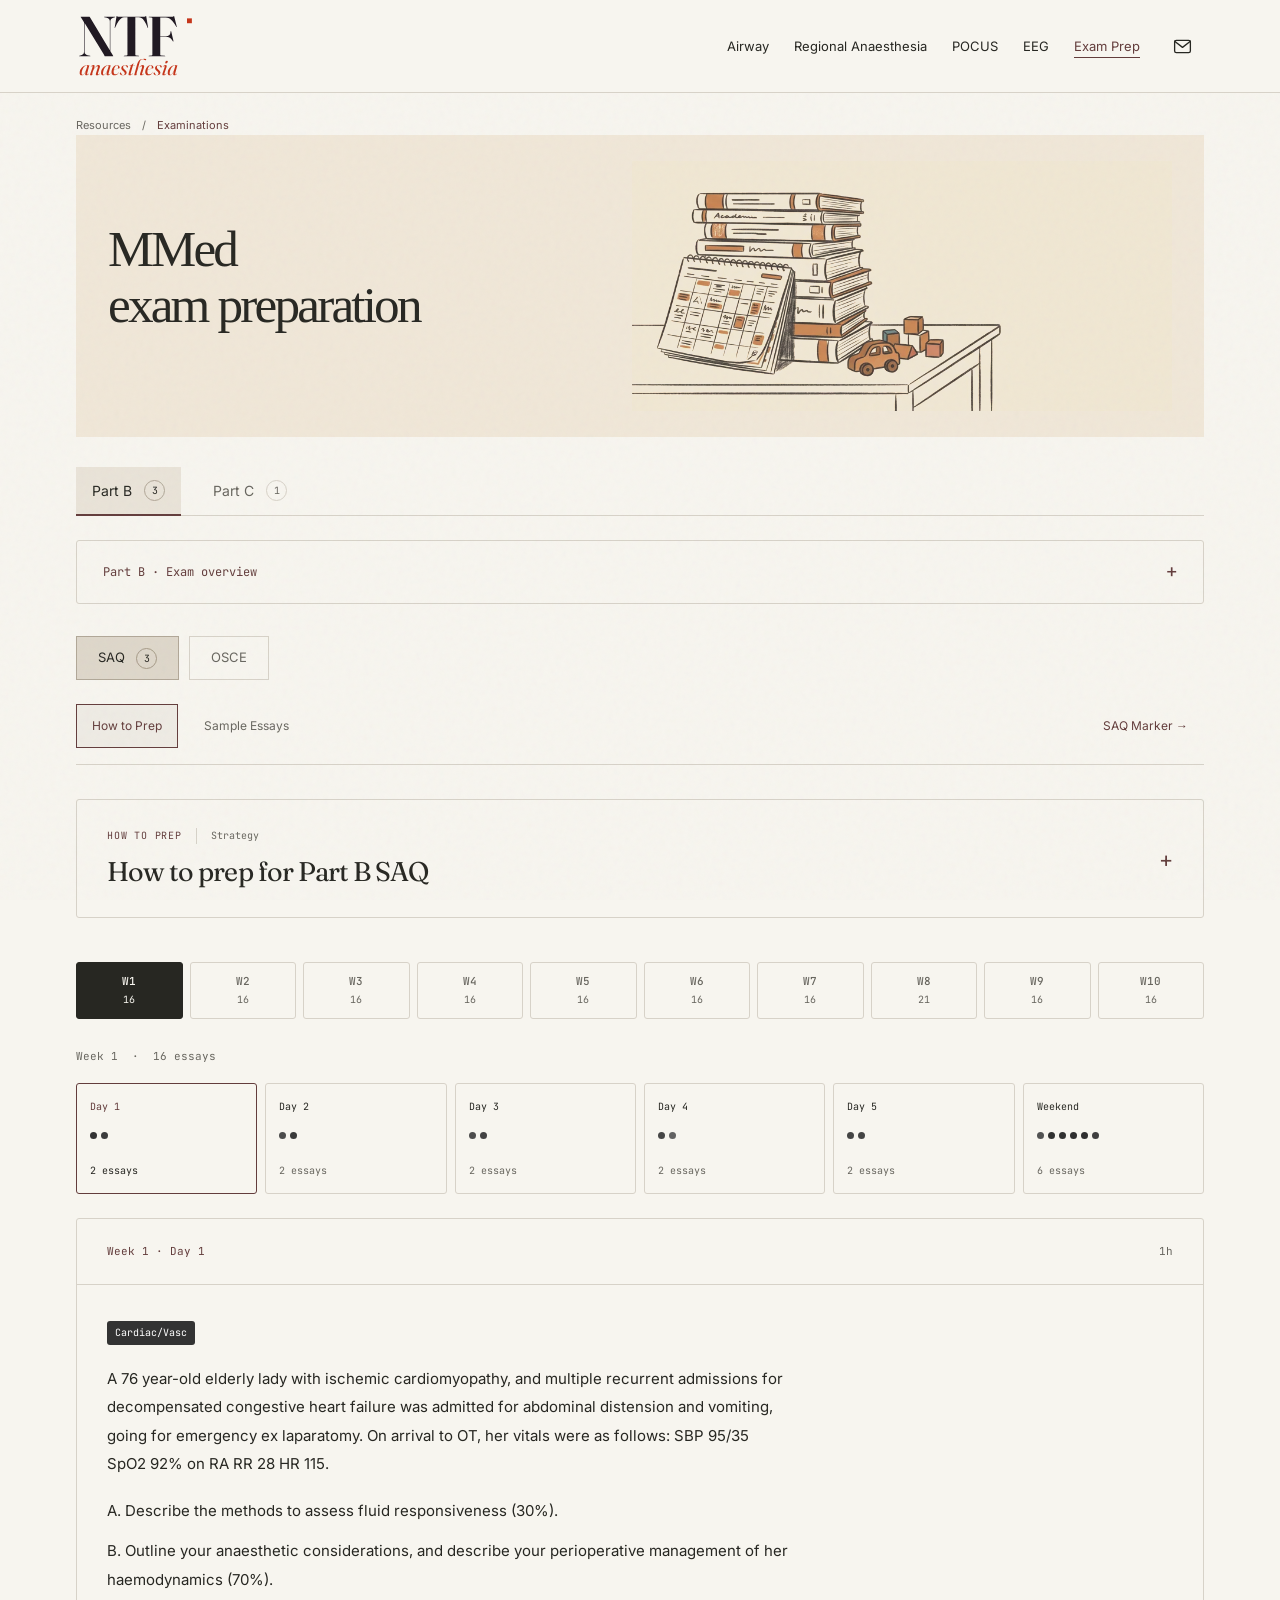
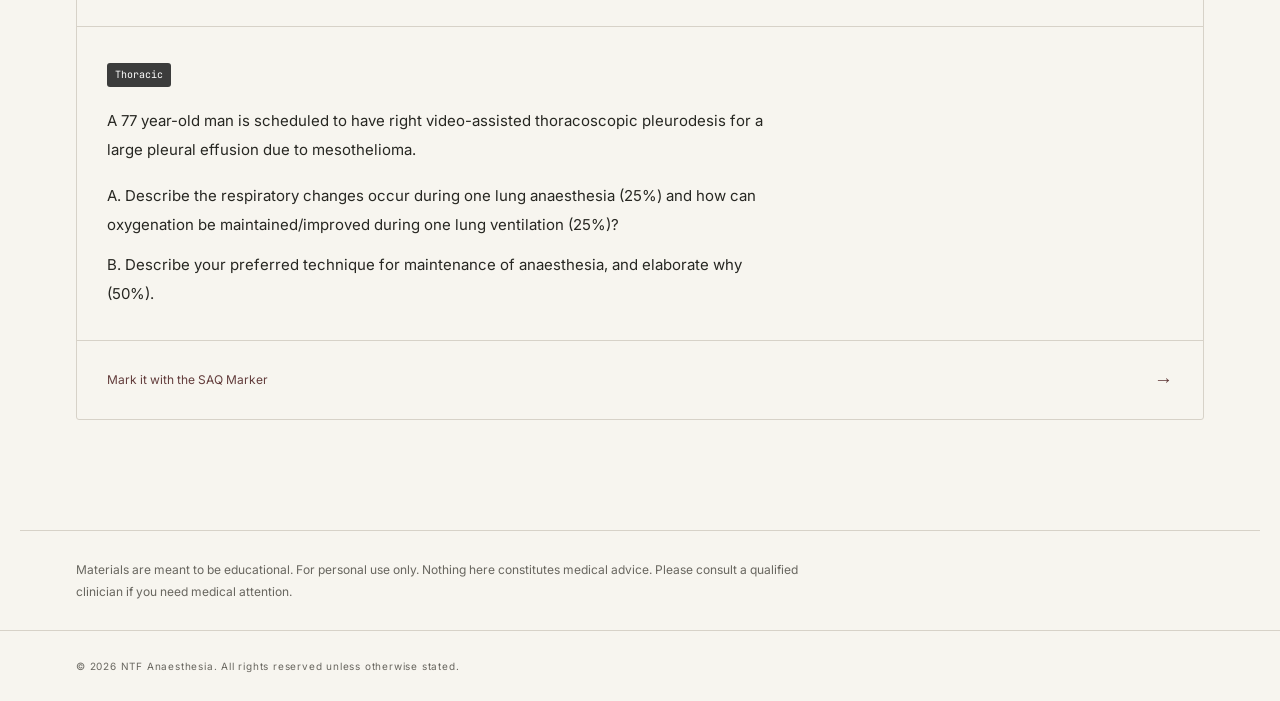
==== commit 2587ac67: "Exam prep: SAQ marker links point to the new /saq/ page (the old GPT no longer works) Co-Authored-By" ====
--- a/exams/index.html
+++ b/exams/index.html
@@ -505,8 +505,8 @@
           },
           {
             key: "marking-machine",
-            name: "SAQ Marking Machine",
-            url: "https://chatgpt.com/g/g-684fe87db1448191ba7b47774d50783c-mmed-saq-marking-machine"
+            name: "SAQ Marker",
+            url: "/saq/"
           }
         ]
       },
@@ -662,7 +662,7 @@
       <span class="cal-sess-dur">${escapeHtml(sess.dur)}</span>
     </div>
     ${essaysHtml}
-    <a class="cal-gpt-link" href="https://chatgpt.com/g/g-684fe87db1448191ba7b47774d50783c-mmed-saq-marking-machine" target="_blank" rel="noopener">Submit to SAQ Marking Machine</a>
+    <a class="cal-gpt-link" href="/saq/" target="_blank" rel="noopener">Mark it with the SAQ Marker</a>
   </div>`;
 
   return `<div class="cal-wrap">${stripHtml}${weekHdr}${dayGrid}${panel}</div>`;
